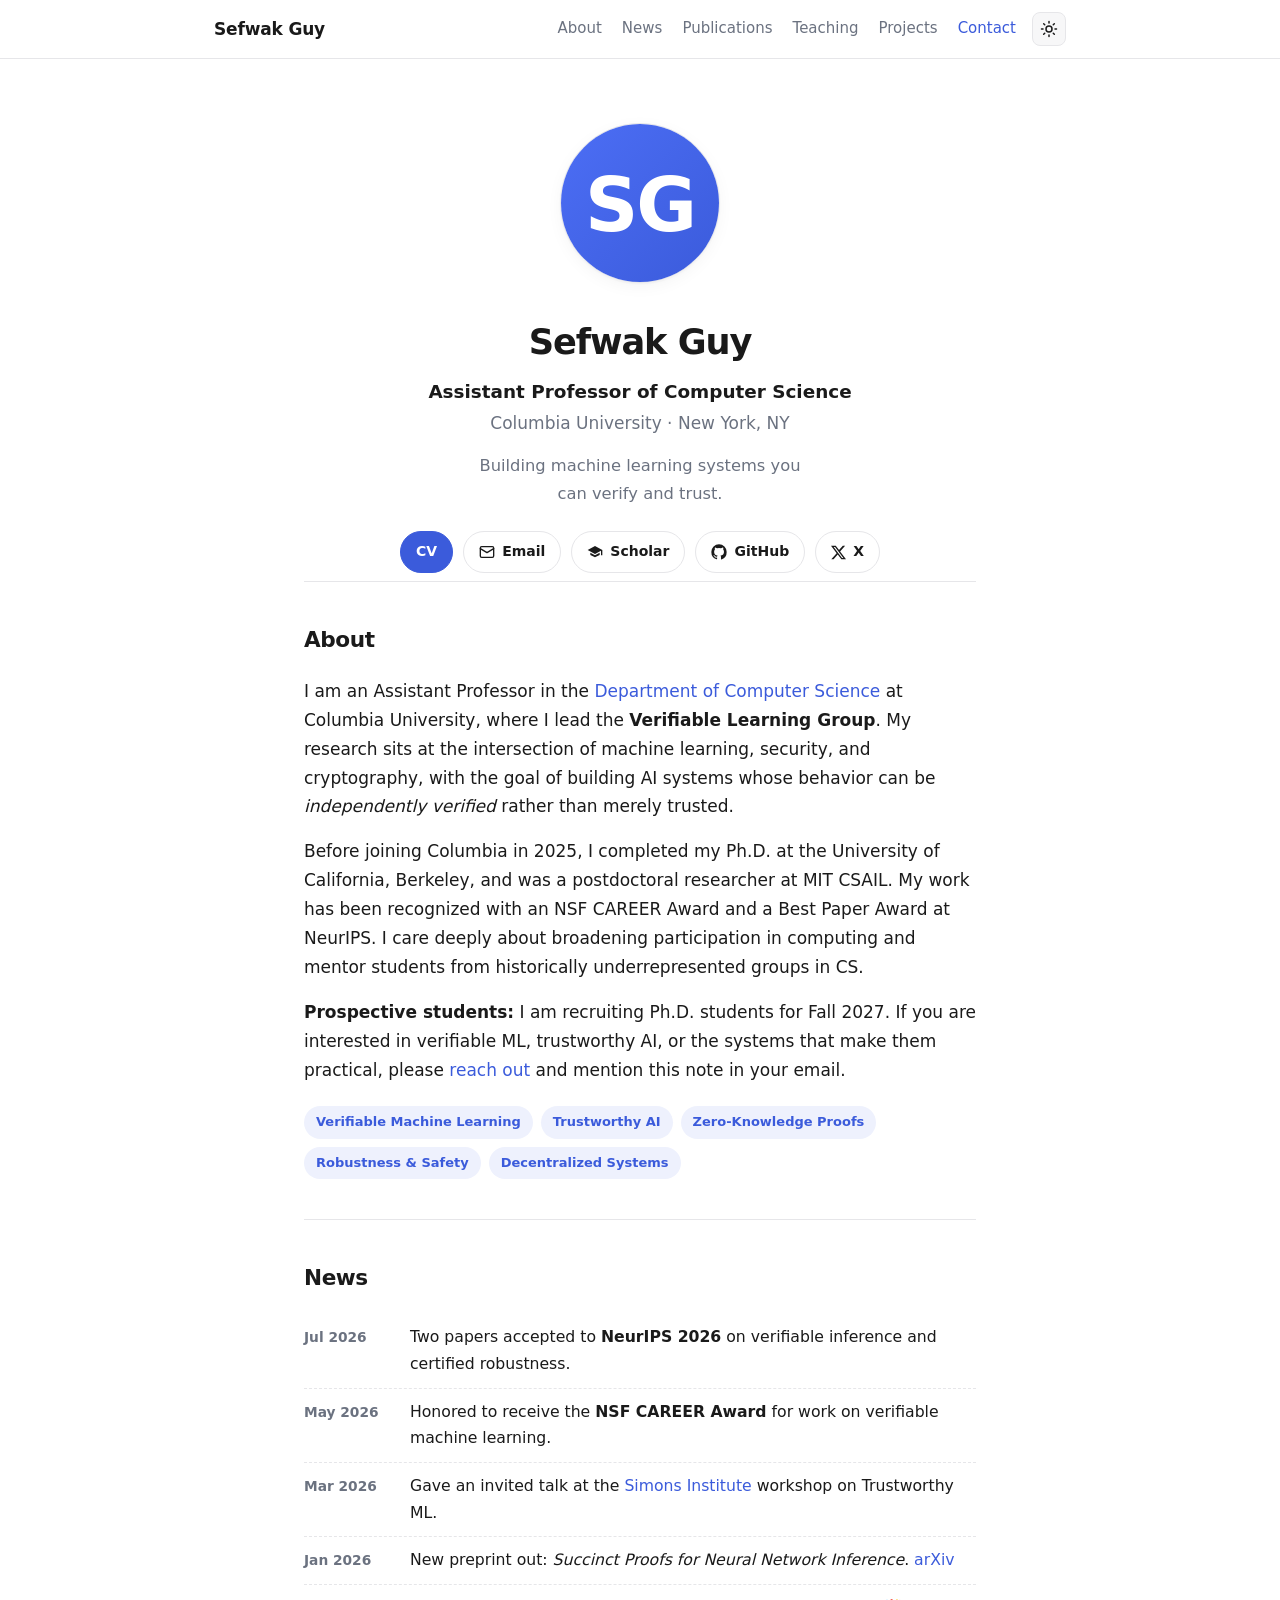
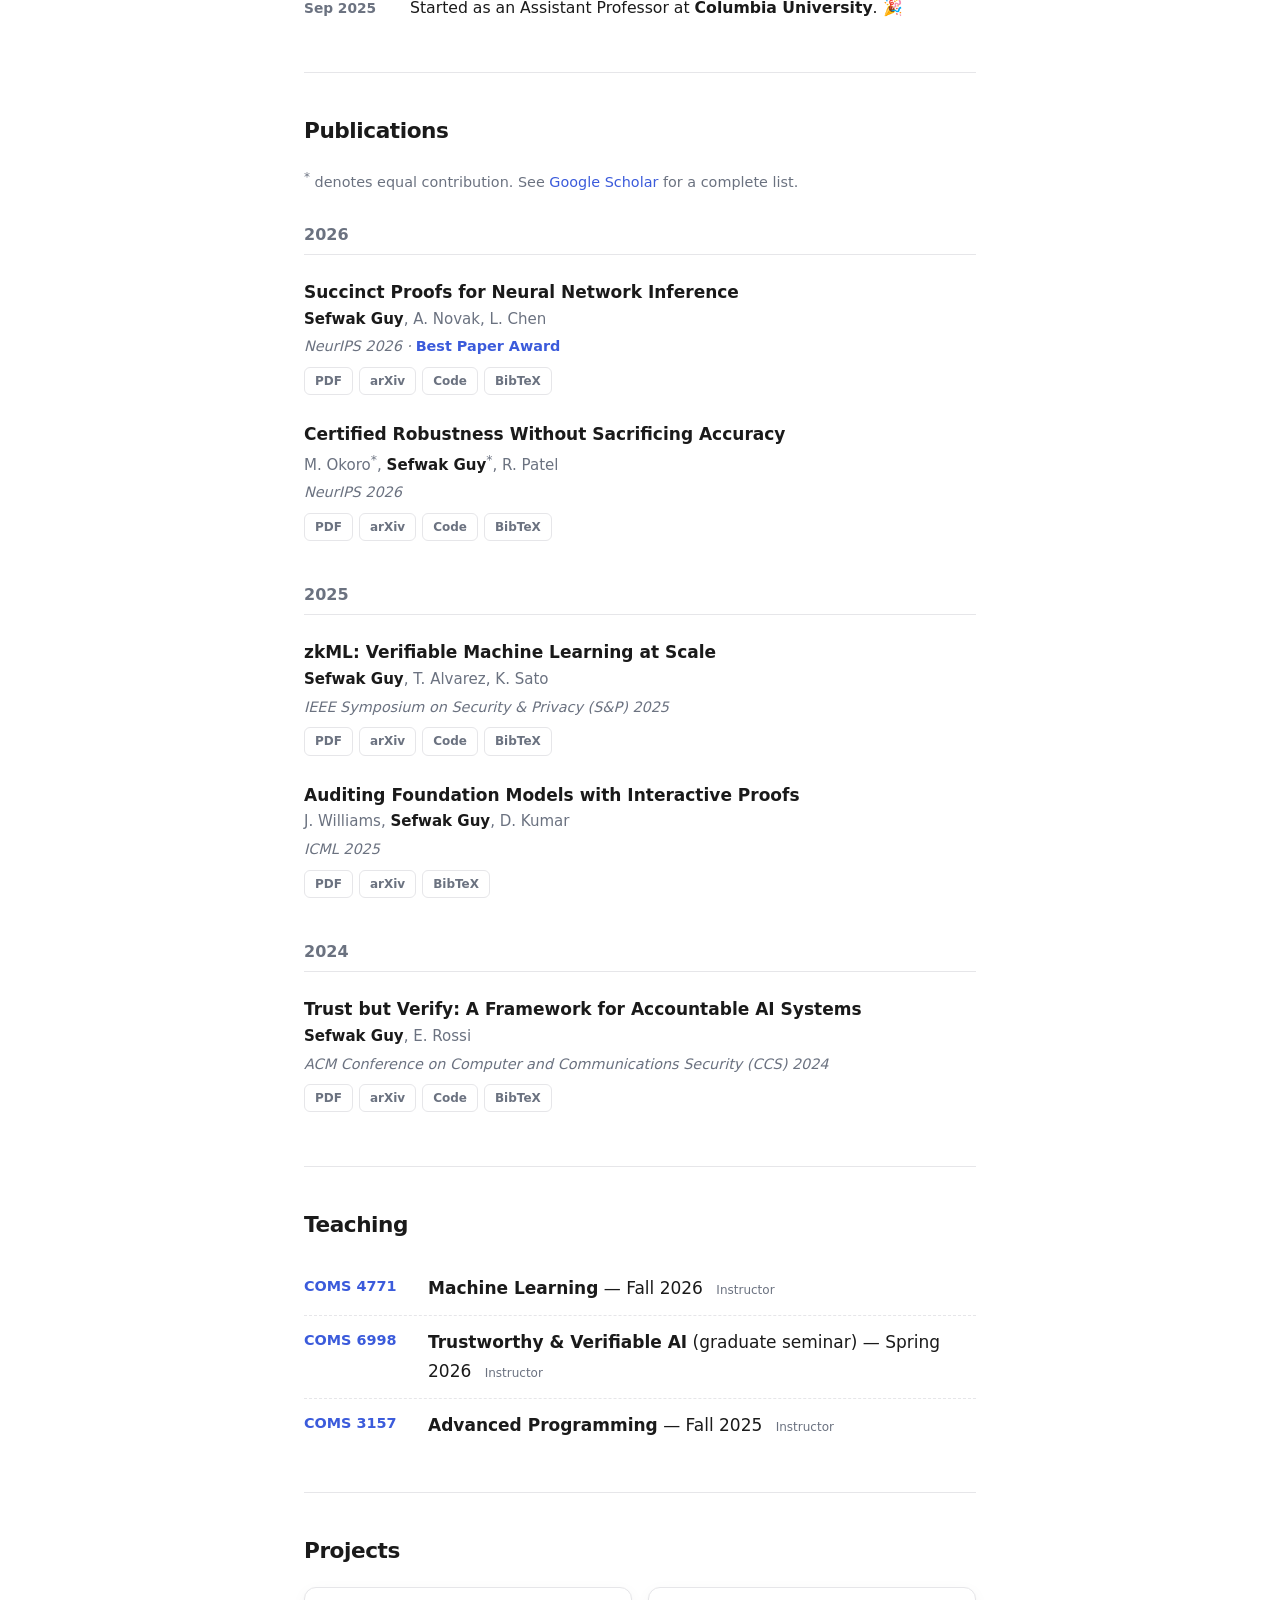
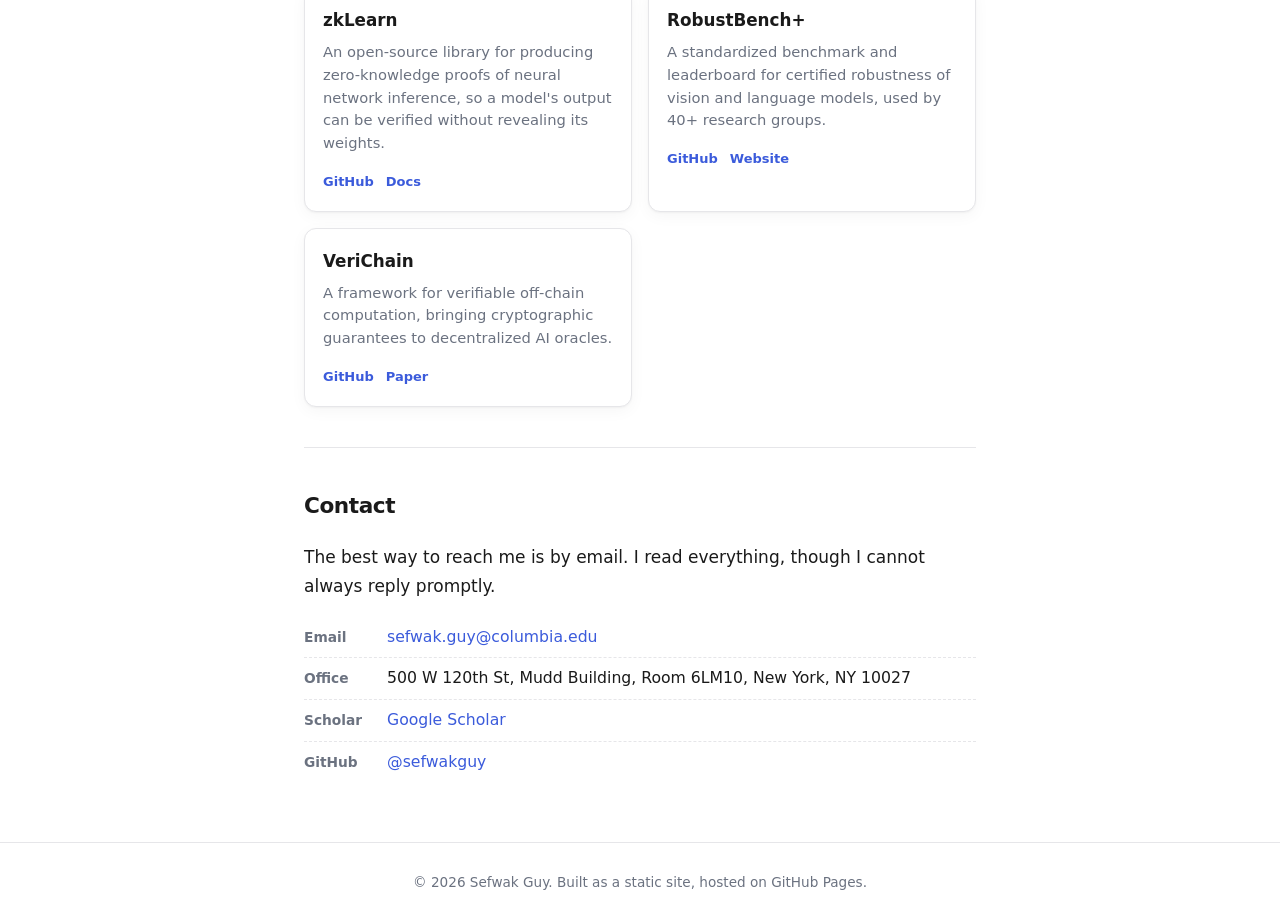
==== index.html @ d48b21ab "Add academic personal homepage (static site for GitHub Pages) Modern minimal, sans-serif single-page" ====
<!DOCTYPE html>
<html lang="en">
<head>
  <meta charset="UTF-8" />
  <meta name="viewport" content="width=device-width, initial-scale=1.0" />
  <title>Sefwak Guy — Assistant Professor of Computer Science</title>
  <meta name="description" content="Sefwak Guy is an Assistant Professor of Computer Science working on trustworthy and verifiable machine learning." />
  <meta name="author" content="Sefwak Guy" />

  <!-- Open Graph / social preview -->
  <meta property="og:type" content="website" />
  <meta property="og:title" content="Sefwak Guy — Assistant Professor of Computer Science" />
  <meta property="og:description" content="Trustworthy and verifiable machine learning." />
  <meta property="og:image" content="assets/profile.svg" />

  <link rel="icon" type="image/svg+xml" href="assets/favicon.svg" />
  <link rel="stylesheet" href="css/style.css" />
</head>
<body>
  <!-- ===================== NAV ===================== -->
  <header class="nav" id="top">
    <div class="nav__inner">
      <a class="nav__brand" href="#top">Sefwak&nbsp;Guy</a>
      <nav class="nav__links" aria-label="Primary">
        <a href="#about">About</a>
        <a href="#news">News</a>
        <a href="#publications">Publications</a>
        <a href="#teaching">Teaching</a>
        <a href="#projects">Projects</a>
        <a href="#contact">Contact</a>
      </nav>
      <button class="theme-toggle" id="themeToggle" type="button" aria-label="Toggle dark mode" title="Toggle theme">
        <svg class="icon-sun" viewBox="0 0 24 24" width="18" height="18" fill="none" stroke="currentColor" stroke-width="2" stroke-linecap="round" stroke-linejoin="round"><circle cx="12" cy="12" r="4"/><path d="M12 2v2M12 20v2M4.9 4.9l1.4 1.4M17.7 17.7l1.4 1.4M2 12h2M20 12h2M4.9 19.1l1.4-1.4M17.7 6.3l1.4-1.4"/></svg>
        <svg class="icon-moon" viewBox="0 0 24 24" width="18" height="18" fill="none" stroke="currentColor" stroke-width="2" stroke-linecap="round" stroke-linejoin="round"><path d="M21 12.8A9 9 0 1 1 11.2 3 7 7 0 0 0 21 12.8z"/></svg>
      </button>
    </div>
  </header>

  <main class="container">

    <!-- ===================== HERO ===================== -->
    <section class="hero" aria-label="Introduction">
      <img class="hero__photo" src="assets/profile.svg" alt="Portrait of Sefwak Guy" width="160" height="160" />
      <h1 class="hero__name">Sefwak Guy</h1>
      <p class="hero__title">Assistant Professor of Computer Science</p>
      <p class="hero__affil">
        <a href="#">Columbia University</a> &middot; New York, NY
      </p>
      <p class="hero__tagline">Building machine learning systems you can verify and trust.</p>

      <div class="hero__links">
        <a class="btn btn--primary" href="cv.html">CV</a>
        <a class="btn" href="mailto:sefwak.guy@columbia.edu" aria-label="Email">
          <svg viewBox="0 0 24 24" width="16" height="16" fill="none" stroke="currentColor" stroke-width="2" stroke-linecap="round" stroke-linejoin="round"><rect x="2" y="4" width="20" height="16" rx="2"/><path d="m22 7-10 6L2 7"/></svg>
          Email
        </a>
        <a class="btn" href="#" aria-label="Google Scholar">
          <svg viewBox="0 0 24 24" width="16" height="16" fill="currentColor"><path d="M12 3 1 9l11 6 9-4.91V17h2V9L12 3zM5 13.18v3.5L12 20l7-3.32v-3.5L12 17l-7-3.82z"/></svg>
          Scholar
        </a>
        <a class="btn" href="#" aria-label="GitHub">
          <svg viewBox="0 0 24 24" width="16" height="16" fill="currentColor"><path d="M12 .5A11.5 11.5 0 0 0 .5 12a11.5 11.5 0 0 0 7.86 10.94c.57.1.78-.25.78-.55v-2c-3.2.7-3.88-1.37-3.88-1.37-.53-1.34-1.3-1.7-1.3-1.7-1.06-.72.08-.71.08-.71 1.17.08 1.79 1.2 1.79 1.2 1.04 1.78 2.73 1.27 3.4.97.1-.76.4-1.27.74-1.56-2.56-.29-5.26-1.28-5.26-5.7 0-1.26.45-2.29 1.19-3.1-.12-.3-.52-1.47.11-3.05 0 0 .97-.31 3.18 1.18a11 11 0 0 1 5.8 0c2.2-1.5 3.17-1.18 3.17-1.18.63 1.58.23 2.75.11 3.05.74.81 1.19 1.84 1.19 3.1 0 4.43-2.7 5.4-5.28 5.69.41.36.78 1.06.78 2.14v3.17c0 .31.21.66.79.55A11.5 11.5 0 0 0 23.5 12 11.5 11.5 0 0 0 12 .5z"/></svg>
          GitHub
        </a>
        <a class="btn" href="#" aria-label="X / Twitter">
          <svg viewBox="0 0 24 24" width="15" height="15" fill="currentColor"><path d="M18.9 1.15h3.68l-8.04 9.19L24 22.85h-7.41l-5.8-7.58-6.64 7.58H.46l8.6-9.83L0 1.15h7.6l5.24 6.93 6.06-6.93zm-1.29 19.5h2.04L6.48 3.24H4.29L17.61 20.65z"/></svg>
          X
        </a>
      </div>
    </section>

    <!-- ===================== ABOUT ===================== -->
    <section id="about" class="section">
      <h2 class="section__title">About</h2>
      <p>
        I am an Assistant Professor in the <a href="#">Department of Computer Science</a> at Columbia
        University, where I lead the <strong>Verifiable Learning Group</strong>. My research sits at the
        intersection of machine learning, security, and cryptography, with the goal of building AI systems
        whose behavior can be <em>independently verified</em> rather than merely trusted.
      </p>
      <p>
        Before joining Columbia in 2025, I completed my Ph.D. at the University of California, Berkeley, and
        was a postdoctoral researcher at MIT CSAIL. My work has been recognized with an NSF CAREER Award and
        a Best Paper Award at NeurIPS. I care deeply about broadening participation in computing and mentor
        students from historically underrepresented groups in CS.
      </p>
      <p>
        <strong>Prospective students:</strong> I am recruiting Ph.D. students for Fall 2027. If you are
        interested in verifiable ML, trustworthy AI, or the systems that make them practical, please
        <a href="#contact">reach out</a> and mention this note in your email.
      </p>

      <ul class="tags" aria-label="Research interests">
        <li>Verifiable Machine Learning</li>
        <li>Trustworthy AI</li>
        <li>Zero-Knowledge Proofs</li>
        <li>Robustness &amp; Safety</li>
        <li>Decentralized Systems</li>
      </ul>
    </section>

    <!-- ===================== NEWS ===================== -->
    <section id="news" class="section">
      <h2 class="section__title">News</h2>
      <ul class="news">
        <li class="news__item">
          <span class="news__date">Jul 2026</span>
          <span class="news__body">Two papers accepted to <strong>NeurIPS 2026</strong> on verifiable inference and certified robustness.</span>
        </li>
        <li class="news__item">
          <span class="news__date">May 2026</span>
          <span class="news__body">Honored to receive the <strong>NSF CAREER Award</strong> for work on verifiable machine learning.</span>
        </li>
        <li class="news__item">
          <span class="news__date">Mar 2026</span>
          <span class="news__body">Gave an invited talk at the <a href="#">Simons Institute</a> workshop on Trustworthy ML.</span>
        </li>
        <li class="news__item">
          <span class="news__date">Jan 2026</span>
          <span class="news__body">New preprint out: <em>Succinct Proofs for Neural Network Inference</em>. <a href="#">arXiv</a></span>
        </li>
        <li class="news__item">
          <span class="news__date">Sep 2025</span>
          <span class="news__body">Started as an Assistant Professor at <strong>Columbia University</strong>. 🎉</span>
        </li>
      </ul>
    </section>

    <!-- ===================== PUBLICATIONS ===================== -->
    <section id="publications" class="section">
      <h2 class="section__title">Publications</h2>
      <p class="section__note">
        <sup>*</sup> denotes equal contribution. See <a href="#">Google Scholar</a> for a complete list.
      </p>

      <h3 class="year">2026</h3>
      <ol class="pubs">
        <li class="pub">
          <div class="pub__title">Succinct Proofs for Neural Network Inference</div>
          <div class="pub__authors"><strong>Sefwak Guy</strong>, A. Novak, L. Chen</div>
          <div class="pub__venue">NeurIPS 2026 &middot; <span class="pub__award">Best Paper Award</span></div>
          <div class="pub__links">
            <a href="#">PDF</a><a href="#">arXiv</a><a href="#">Code</a><a href="#">BibTeX</a>
          </div>
        </li>
        <li class="pub">
          <div class="pub__title">Certified Robustness Without Sacrificing Accuracy</div>
          <div class="pub__authors">M. Okoro<sup>*</sup>, <strong>Sefwak Guy</strong><sup>*</sup>, R. Patel</div>
          <div class="pub__venue">NeurIPS 2026</div>
          <div class="pub__links">
            <a href="#">PDF</a><a href="#">arXiv</a><a href="#">Code</a><a href="#">BibTeX</a>
          </div>
        </li>
      </ol>

      <h3 class="year">2025</h3>
      <ol class="pubs">
        <li class="pub">
          <div class="pub__title">zkML: Verifiable Machine Learning at Scale</div>
          <div class="pub__authors"><strong>Sefwak Guy</strong>, T. Alvarez, K. Sato</div>
          <div class="pub__venue">IEEE Symposium on Security &amp; Privacy (S&amp;P) 2025</div>
          <div class="pub__links">
            <a href="#">PDF</a><a href="#">arXiv</a><a href="#">Code</a><a href="#">BibTeX</a>
          </div>
        </li>
        <li class="pub">
          <div class="pub__title">Auditing Foundation Models with Interactive Proofs</div>
          <div class="pub__authors">J. Williams, <strong>Sefwak Guy</strong>, D. Kumar</div>
          <div class="pub__venue">ICML 2025</div>
          <div class="pub__links">
            <a href="#">PDF</a><a href="#">arXiv</a><a href="#">BibTeX</a>
          </div>
        </li>
      </ol>

      <h3 class="year">2024</h3>
      <ol class="pubs">
        <li class="pub">
          <div class="pub__title">Trust but Verify: A Framework for Accountable AI Systems</div>
          <div class="pub__authors"><strong>Sefwak Guy</strong>, E. Rossi</div>
          <div class="pub__venue">ACM Conference on Computer and Communications Security (CCS) 2024</div>
          <div class="pub__links">
            <a href="#">PDF</a><a href="#">arXiv</a><a href="#">Code</a><a href="#">BibTeX</a>
          </div>
        </li>
      </ol>
    </section>

    <!-- ===================== TEACHING ===================== -->
    <section id="teaching" class="section">
      <h2 class="section__title">Teaching</h2>
      <ul class="teaching">
        <li class="teaching__item">
          <span class="teaching__code">COMS 4771</span>
          <span class="teaching__body">
            <strong>Machine Learning</strong> — Fall 2026
            <span class="teaching__role">Instructor</span>
          </span>
        </li>
        <li class="teaching__item">
          <span class="teaching__code">COMS 6998</span>
          <span class="teaching__body">
            <strong>Trustworthy &amp; Verifiable AI</strong> (graduate seminar) — Spring 2026
            <span class="teaching__role">Instructor</span>
          </span>
        </li>
        <li class="teaching__item">
          <span class="teaching__code">COMS 3157</span>
          <span class="teaching__body">
            <strong>Advanced Programming</strong> — Fall 2025
            <span class="teaching__role">Instructor</span>
          </span>
        </li>
      </ul>
    </section>

    <!-- ===================== PROJECTS ===================== -->
    <section id="projects" class="section">
      <h2 class="section__title">Projects</h2>
      <div class="projects">
        <article class="project">
          <h3 class="project__name">zkLearn</h3>
          <p class="project__desc">An open-source library for producing zero-knowledge proofs of neural network inference, so a model's output can be verified without revealing its weights.</p>
          <div class="project__links"><a href="#">GitHub</a><a href="#">Docs</a></div>
        </article>
        <article class="project">
          <h3 class="project__name">RobustBench+</h3>
          <p class="project__desc">A standardized benchmark and leaderboard for certified robustness of vision and language models, used by 40+ research groups.</p>
          <div class="project__links"><a href="#">GitHub</a><a href="#">Website</a></div>
        </article>
        <article class="project">
          <h3 class="project__name">VeriChain</h3>
          <p class="project__desc">A framework for verifiable off-chain computation, bringing cryptographic guarantees to decentralized AI oracles.</p>
          <div class="project__links"><a href="#">GitHub</a><a href="#">Paper</a></div>
        </article>
      </div>
    </section>

    <!-- ===================== CONTACT ===================== -->
    <section id="contact" class="section">
      <h2 class="section__title">Contact</h2>
      <p>The best way to reach me is by email. I read everything, though I cannot always reply promptly.</p>
      <ul class="contact">
        <li><span class="contact__label">Email</span> <a href="mailto:sefwak.guy@columbia.edu">sefwak.guy@columbia.edu</a></li>
        <li><span class="contact__label">Office</span> 500 W 120th St, Mudd Building, Room 6LM10, New York, NY 10027</li>
        <li><span class="contact__label">Scholar</span> <a href="#">Google Scholar</a></li>
        <li><span class="contact__label">GitHub</span> <a href="#">@sefwakguy</a></li>
      </ul>
    </section>

  </main>

  <footer class="footer">
    <div class="container">
      <p>&copy; 2026 Sefwak Guy. Built as a static site, hosted on GitHub Pages.</p>
    </div>
  </footer>

  <script src="js/main.js"></script>
</body>
</html>
---- css/style.css ----
/* ============================================================
   Sefwak Guy — academic homepage
   Modern minimal, sans-serif. Light/dark adaptive.
   ============================================================ */

:root {
  --font-sans: system-ui, -apple-system, "Segoe UI", Roboto, "Helvetica Neue",
    Arial, "PingFang SC", "Microsoft YaHei", sans-serif;

  /* Light theme */
  --bg: #ffffff;
  --bg-soft: #f7f7f8;
  --text: #1a1a1a;
  --text-muted: #6b7280;
  --border: #e6e6e9;
  --accent: #3b5bdb;
  --accent-soft: #eef1fd;
  --card: #ffffff;
  --shadow: 0 1px 2px rgba(17, 17, 26, 0.04), 0 4px 16px rgba(17, 17, 26, 0.04);

  --maxw: 720px;
  --radius: 12px;
}

:root[data-theme="dark"] {
  --bg: #0e0f13;
  --bg-soft: #161820;
  --text: #e8e9ec;
  --text-muted: #9aa0ad;
  --border: #262a35;
  --accent: #8ea2ff;
  --accent-soft: #1b1f2e;
  --card: #14161d;
  --shadow: 0 1px 2px rgba(0, 0, 0, 0.4), 0 6px 24px rgba(0, 0, 0, 0.3);
}

/* Respect OS setting when the user has not chosen manually */
@media (prefers-color-scheme: dark) {
  :root:not([data-theme]) {
    --bg: #0e0f13;
    --bg-soft: #161820;
    --text: #e8e9ec;
    --text-muted: #9aa0ad;
    --border: #262a35;
    --accent: #8ea2ff;
    --accent-soft: #1b1f2e;
    --card: #14161d;
    --shadow: 0 1px 2px rgba(0, 0, 0, 0.4), 0 6px 24px rgba(0, 0, 0, 0.3);
  }
}

* { box-sizing: border-box; }

html { scroll-behavior: smooth; scroll-padding-top: 80px; }

body {
  margin: 0;
  font-family: var(--font-sans);
  font-size: 17px;
  line-height: 1.7;
  color: var(--text);
  background: var(--bg);
  -webkit-font-smoothing: antialiased;
  text-rendering: optimizeLegibility;
}

a { color: var(--accent); text-decoration: none; }
a:hover { text-decoration: underline; text-underline-offset: 2px; }

.container { max-width: var(--maxw); margin: 0 auto; padding: 0 24px; }

/* ---------------- NAV ---------------- */
.nav {
  position: sticky;
  top: 0;
  z-index: 50;
  background: color-mix(in srgb, var(--bg) 85%, transparent);
  backdrop-filter: saturate(180%) blur(10px);
  border-bottom: 1px solid var(--border);
}
.nav__inner {
  max-width: 900px;
  margin: 0 auto;
  padding: 12px 24px;
  display: flex;
  align-items: center;
  gap: 16px;
}
.nav__brand { font-weight: 700; color: var(--text); letter-spacing: -0.01em; }
.nav__brand:hover { text-decoration: none; }
.nav__links {
  display: flex;
  gap: 20px;
  margin-left: auto;
  flex-wrap: wrap;
}
.nav__links a {
  color: var(--text-muted);
  font-size: 15px;
  font-weight: 500;
}
.nav__links a:hover { color: var(--text); text-decoration: none; }
.nav__links a.is-active { color: var(--accent); }

.theme-toggle {
  display: inline-flex;
  align-items: center;
  justify-content: center;
  width: 34px;
  height: 34px;
  border: 1px solid var(--border);
  border-radius: 8px;
  background: var(--bg-soft);
  color: var(--text);
  cursor: pointer;
  transition: background 0.15s, border-color 0.15s;
}
.theme-toggle:hover { border-color: var(--accent); }
.icon-moon { display: none; }
:root[data-theme="dark"] .icon-sun { display: none; }
:root[data-theme="dark"] .icon-moon { display: block; }
@media (prefers-color-scheme: dark) {
  :root:not([data-theme]) .icon-sun { display: none; }
  :root:not([data-theme]) .icon-moon { display: block; }
}

/* ---------------- HERO ---------------- */
.hero {
  text-align: center;
  padding: 64px 0 8px;
}
.hero__photo {
  width: 160px;
  height: 160px;
  border-radius: 50%;
  object-fit: cover;
  border: 1px solid var(--border);
  box-shadow: var(--shadow);
}
.hero__name {
  font-size: 2.2rem;
  font-weight: 800;
  letter-spacing: -0.03em;
  margin: 20px 0 4px;
}
.hero__title { font-size: 1.15rem; font-weight: 600; margin: 0 0 2px; }
.hero__affil { color: var(--text-muted); margin: 0 0 14px; }
.hero__affil a { color: var(--text-muted); }
.hero__tagline {
  max-width: 32ch;
  margin: 0 auto 24px;
  color: var(--text-muted);
  font-size: 1.02rem;
}
.hero__links {
  display: flex;
  flex-wrap: wrap;
  justify-content: center;
  gap: 10px;
}

.btn {
  display: inline-flex;
  align-items: center;
  gap: 7px;
  padding: 8px 15px;
  border: 1px solid var(--border);
  border-radius: 999px;
  background: var(--card);
  color: var(--text);
  font-size: 14px;
  font-weight: 600;
  transition: border-color 0.15s, transform 0.05s, background 0.15s;
}
.btn:hover { border-color: var(--accent); text-decoration: none; transform: translateY(-1px); }
.btn svg { flex-shrink: 0; }
.btn--primary { background: var(--accent); color: #fff; border-color: var(--accent); }
:root[data-theme="dark"] .btn--primary { color: #0e0f13; }
.btn--primary:hover { filter: brightness(1.05); }

/* ---------------- SECTIONS ---------------- */
.section { padding: 40px 0; border-top: 1px solid var(--border); }
.section:first-of-type { border-top: none; }
.section__title {
  font-size: 1.35rem;
  font-weight: 700;
  letter-spacing: -0.02em;
  margin: 0 0 18px;
}
.section p { margin: 0 0 16px; }
.section__note { font-size: 0.9rem; color: var(--text-muted); }

/* interest tags */
.tags {
  list-style: none;
  display: flex;
  flex-wrap: wrap;
  gap: 8px;
  padding: 0;
  margin: 22px 0 0;
}
.tags li {
  font-size: 13px;
  font-weight: 600;
  color: var(--accent);
  background: var(--accent-soft);
  padding: 5px 12px;
  border-radius: 999px;
}

/* ---------------- NEWS ---------------- */
.news { list-style: none; padding: 0; margin: 0; }
.news__item {
  display: grid;
  grid-template-columns: 92px 1fr;
  gap: 14px;
  padding: 10px 0;
  border-bottom: 1px dashed var(--border);
}
.news__item:last-child { border-bottom: none; }
.news__date {
  color: var(--text-muted);
  font-size: 0.86rem;
  font-weight: 600;
  padding-top: 2px;
  font-variant-numeric: tabular-nums;
}
.news__body { font-size: 0.98rem; }

/* ---------------- PUBLICATIONS ---------------- */
.year {
  font-size: 1rem;
  font-weight: 700;
  color: var(--text-muted);
  margin: 26px 0 12px;
  padding-bottom: 6px;
  border-bottom: 1px solid var(--border);
}
.pubs { list-style: none; padding: 0; margin: 0; counter-reset: pub; }
.pub { padding: 14px 0; }
.pub__title { font-weight: 600; line-height: 1.4; }
.pub__authors { font-size: 0.94rem; color: var(--text-muted); margin-top: 2px; }
.pub__authors strong { color: var(--text); }
.pub__venue { font-size: 0.9rem; color: var(--text-muted); font-style: italic; margin-top: 2px; }
.pub__award { color: var(--accent); font-style: normal; font-weight: 600; }
.pub__links { margin-top: 8px; display: flex; flex-wrap: wrap; gap: 6px; }
.pub__links a {
  font-size: 12px;
  font-weight: 600;
  padding: 3px 10px;
  border: 1px solid var(--border);
  border-radius: 6px;
  color: var(--text-muted);
}
.pub__links a:hover { color: var(--accent); border-color: var(--accent); text-decoration: none; }

/* ---------------- TEACHING ---------------- */
.teaching { list-style: none; padding: 0; margin: 0; }
.teaching__item {
  display: grid;
  grid-template-columns: 110px 1fr;
  gap: 14px;
  padding: 12px 0;
  border-bottom: 1px dashed var(--border);
}
.teaching__item:last-child { border-bottom: none; }
.teaching__code {
  font-weight: 700;
  color: var(--accent);
  font-size: 0.9rem;
  font-variant-numeric: tabular-nums;
}
.teaching__role {
  display: inline-block;
  font-size: 12px;
  color: var(--text-muted);
  margin-left: 8px;
}

/* ---------------- PROJECTS ---------------- */
.projects {
  display: grid;
  grid-template-columns: repeat(auto-fit, minmax(220px, 1fr));
  gap: 16px;
}
.project {
  background: var(--card);
  border: 1px solid var(--border);
  border-radius: var(--radius);
  padding: 18px;
  box-shadow: var(--shadow);
  transition: transform 0.12s, border-color 0.12s;
}
.project:hover { transform: translateY(-2px); border-color: var(--accent); }
.project__name { margin: 0 0 6px; font-size: 1.05rem; font-weight: 700; }
.project__desc { margin: 0 0 12px; font-size: 0.92rem; color: var(--text-muted); line-height: 1.55; }
.project__links { display: flex; gap: 12px; }
.project__links a { font-size: 13px; font-weight: 600; }

/* ---------------- CONTACT ---------------- */
.contact { list-style: none; padding: 0; margin: 0; }
.contact li { padding: 7px 0; border-bottom: 1px dashed var(--border); font-size: 0.98rem; }
.contact li:last-child { border-bottom: none; }
.contact__label {
  display: inline-block;
  width: 78px;
  color: var(--text-muted);
  font-size: 0.86rem;
  font-weight: 600;
}

/* ---------------- FOOTER ---------------- */
.footer {
  border-top: 1px solid var(--border);
  padding: 28px 0;
  margin-top: 20px;
}
.footer p { text-align: center; color: var(--text-muted); font-size: 0.85rem; margin: 0; }

/* ---------------- RESPONSIVE ---------------- */
@media (max-width: 560px) {
  body { font-size: 16px; }
  .hero { padding-top: 44px; }
  .hero__name { font-size: 1.9rem; }
  .nav__links { gap: 14px; }
  .nav__links a { font-size: 14px; }
  .news__item, .teaching__item { grid-template-columns: 1fr; gap: 2px; }
}

/* Focus visibility for keyboard users */
a:focus-visible, .btn:focus-visible, .theme-toggle:focus-visible {
  outline: 2px solid var(--accent);
  outline-offset: 2px;
  border-radius: 6px;
}
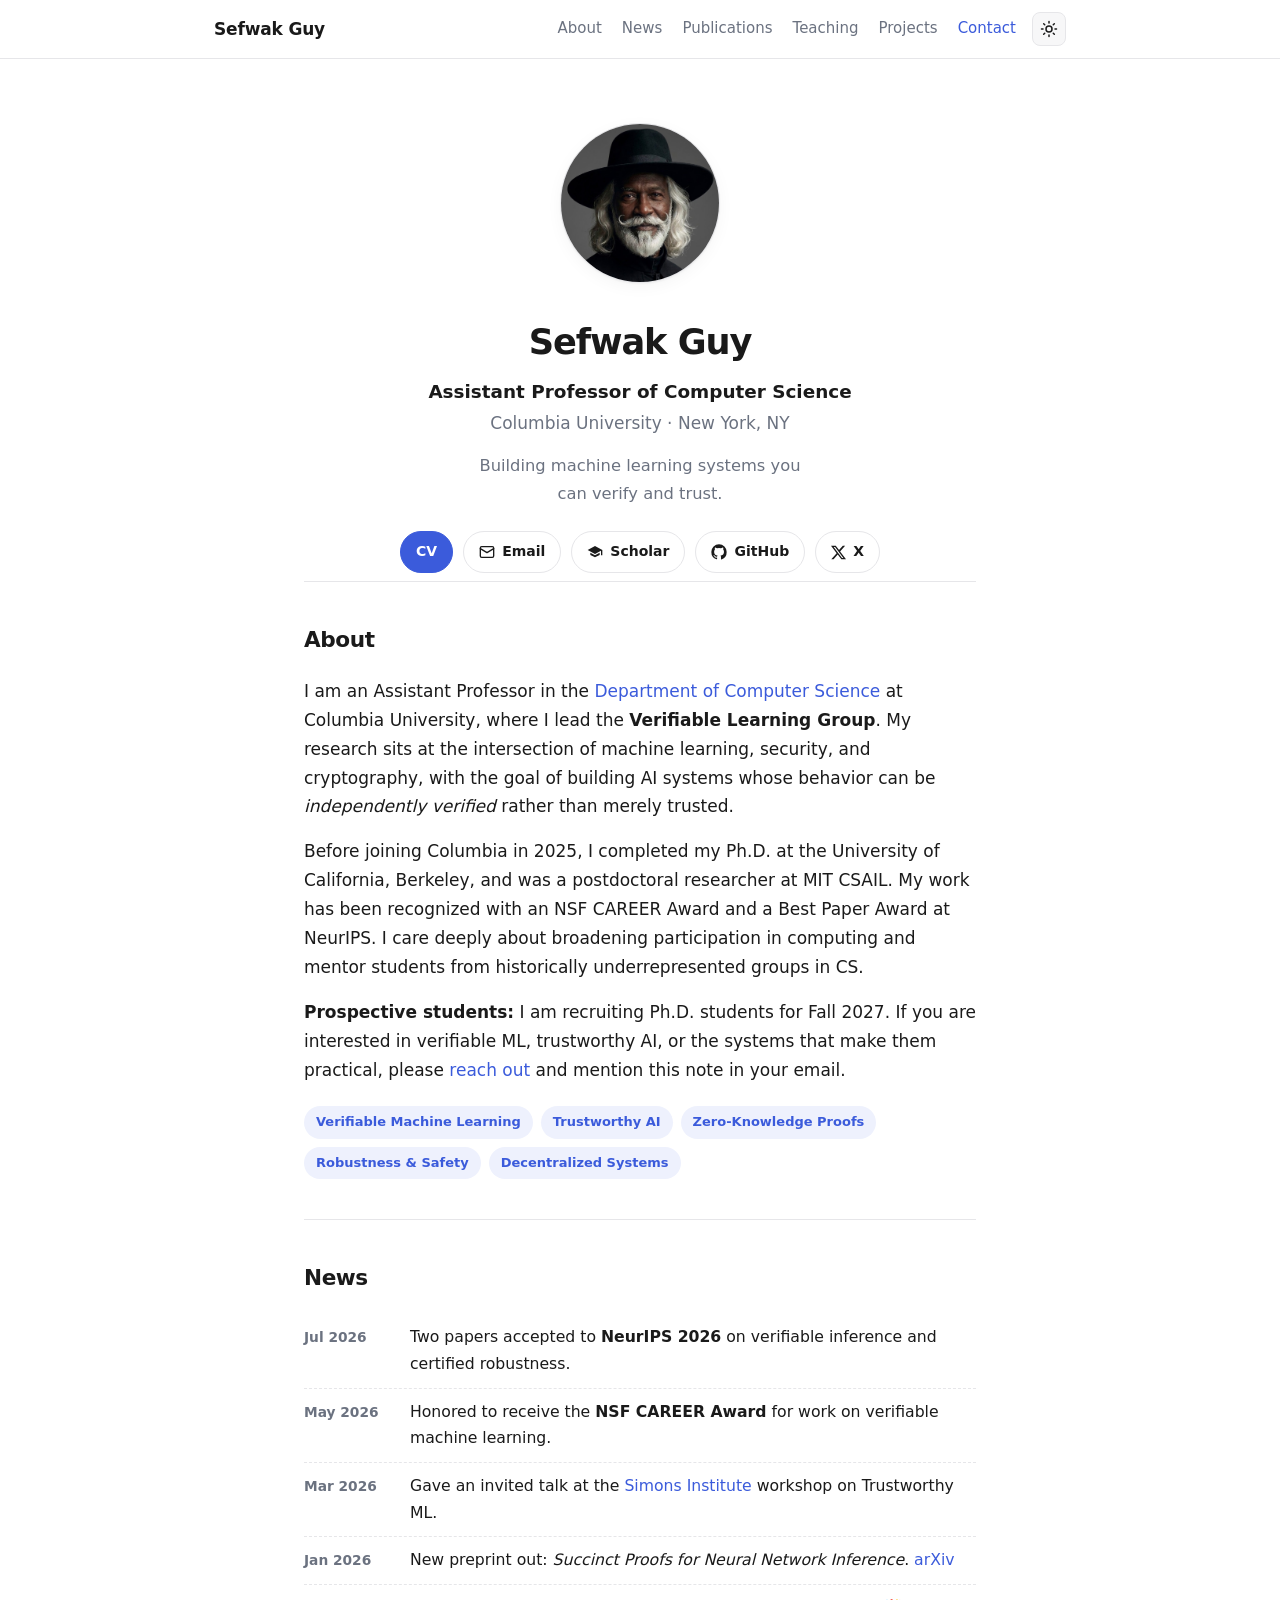
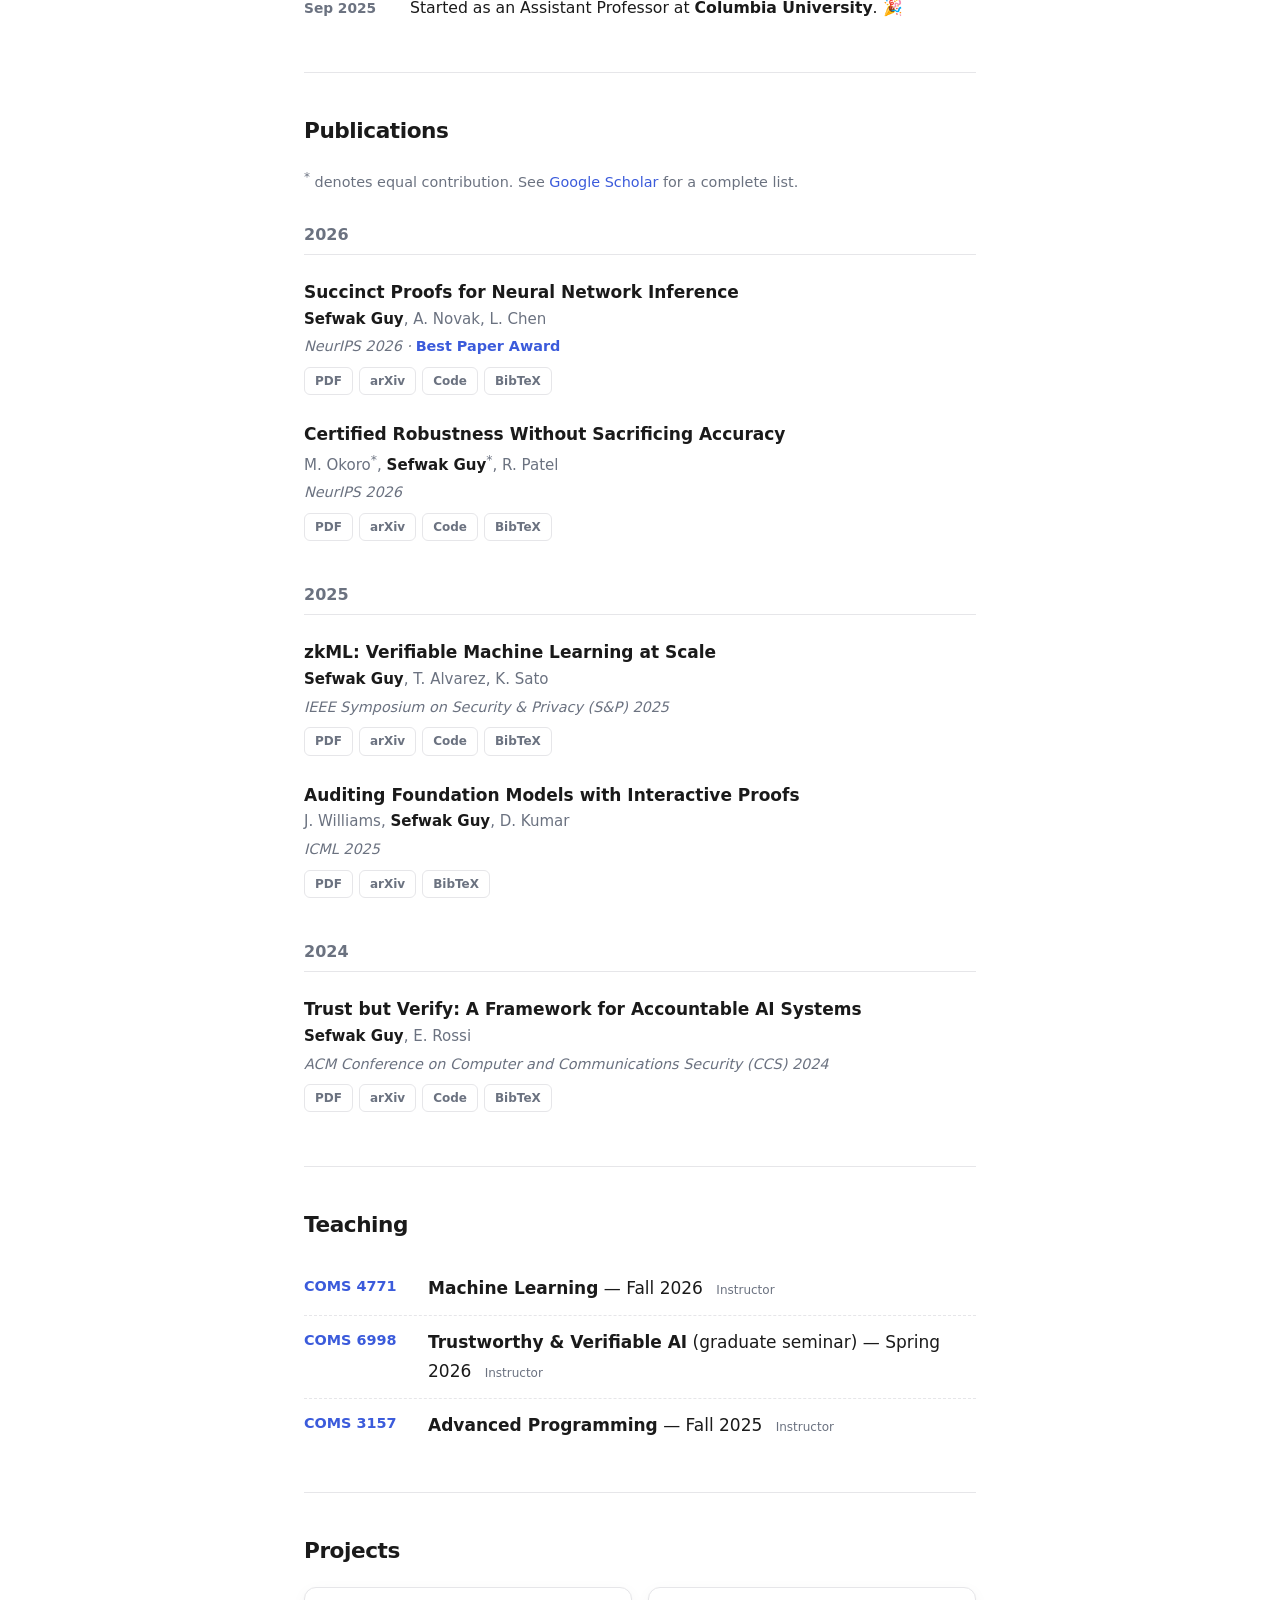
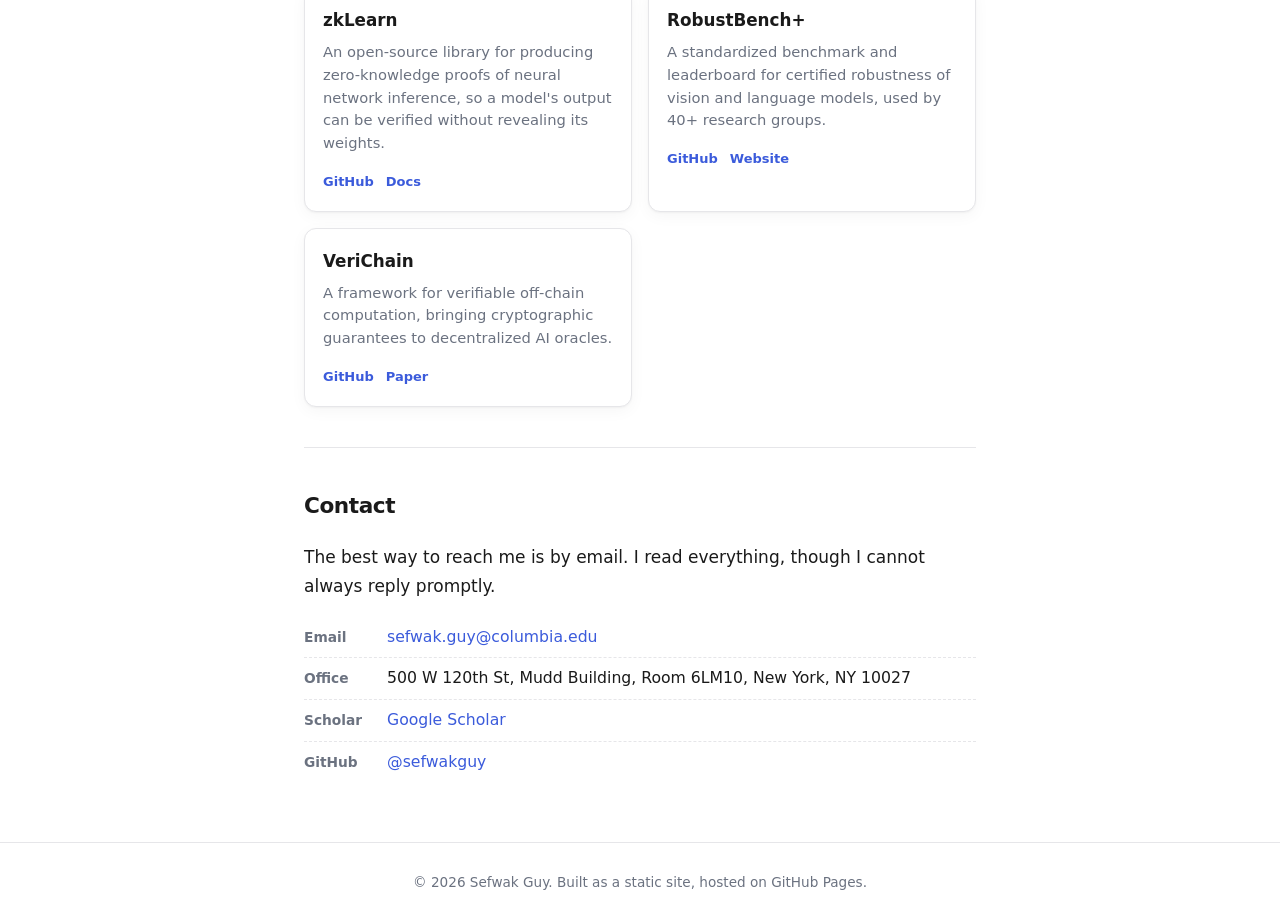
==== commit bd40e2fd: "Use real profile photo as avatar Add assets/profile.jpg and point the hero image + OG meta at it; tu" ====
--- a/index.html
+++ b/index.html
@@ -11,7 +11,7 @@
   <meta property="og:type" content="website" />
   <meta property="og:title" content="Sefwak Guy — Assistant Professor of Computer Science" />
   <meta property="og:description" content="Trustworthy and verifiable machine learning." />
-  <meta property="og:image" content="assets/profile.svg" />
+  <meta property="og:image" content="assets/profile.jpg" />
 
   <link rel="icon" type="image/svg+xml" href="assets/favicon.svg" />
   <link rel="stylesheet" href="css/style.css" />
@@ -40,7 +40,7 @@
 
     <!-- ===================== HERO ===================== -->
     <section class="hero" aria-label="Introduction">
-      <img class="hero__photo" src="assets/profile.svg" alt="Portrait of Sefwak Guy" width="160" height="160" />
+      <img class="hero__photo" src="assets/profile.jpg" alt="Portrait of Sefwak Guy" width="160" height="160" />
       <h1 class="hero__name">Sefwak Guy</h1>
       <p class="hero__title">Assistant Professor of Computer Science</p>
       <p class="hero__affil">
--- a/css/style.css
+++ b/css/style.css
@@ -134,8 +134,10 @@
   height: 160px;
   border-radius: 50%;
   object-fit: cover;
+  object-position: center top; /* keep hat crown + face in the circle */
   border: 1px solid var(--border);
   box-shadow: var(--shadow);
+  background: var(--bg-soft);
 }
 .hero__name {
   font-size: 2.2rem;
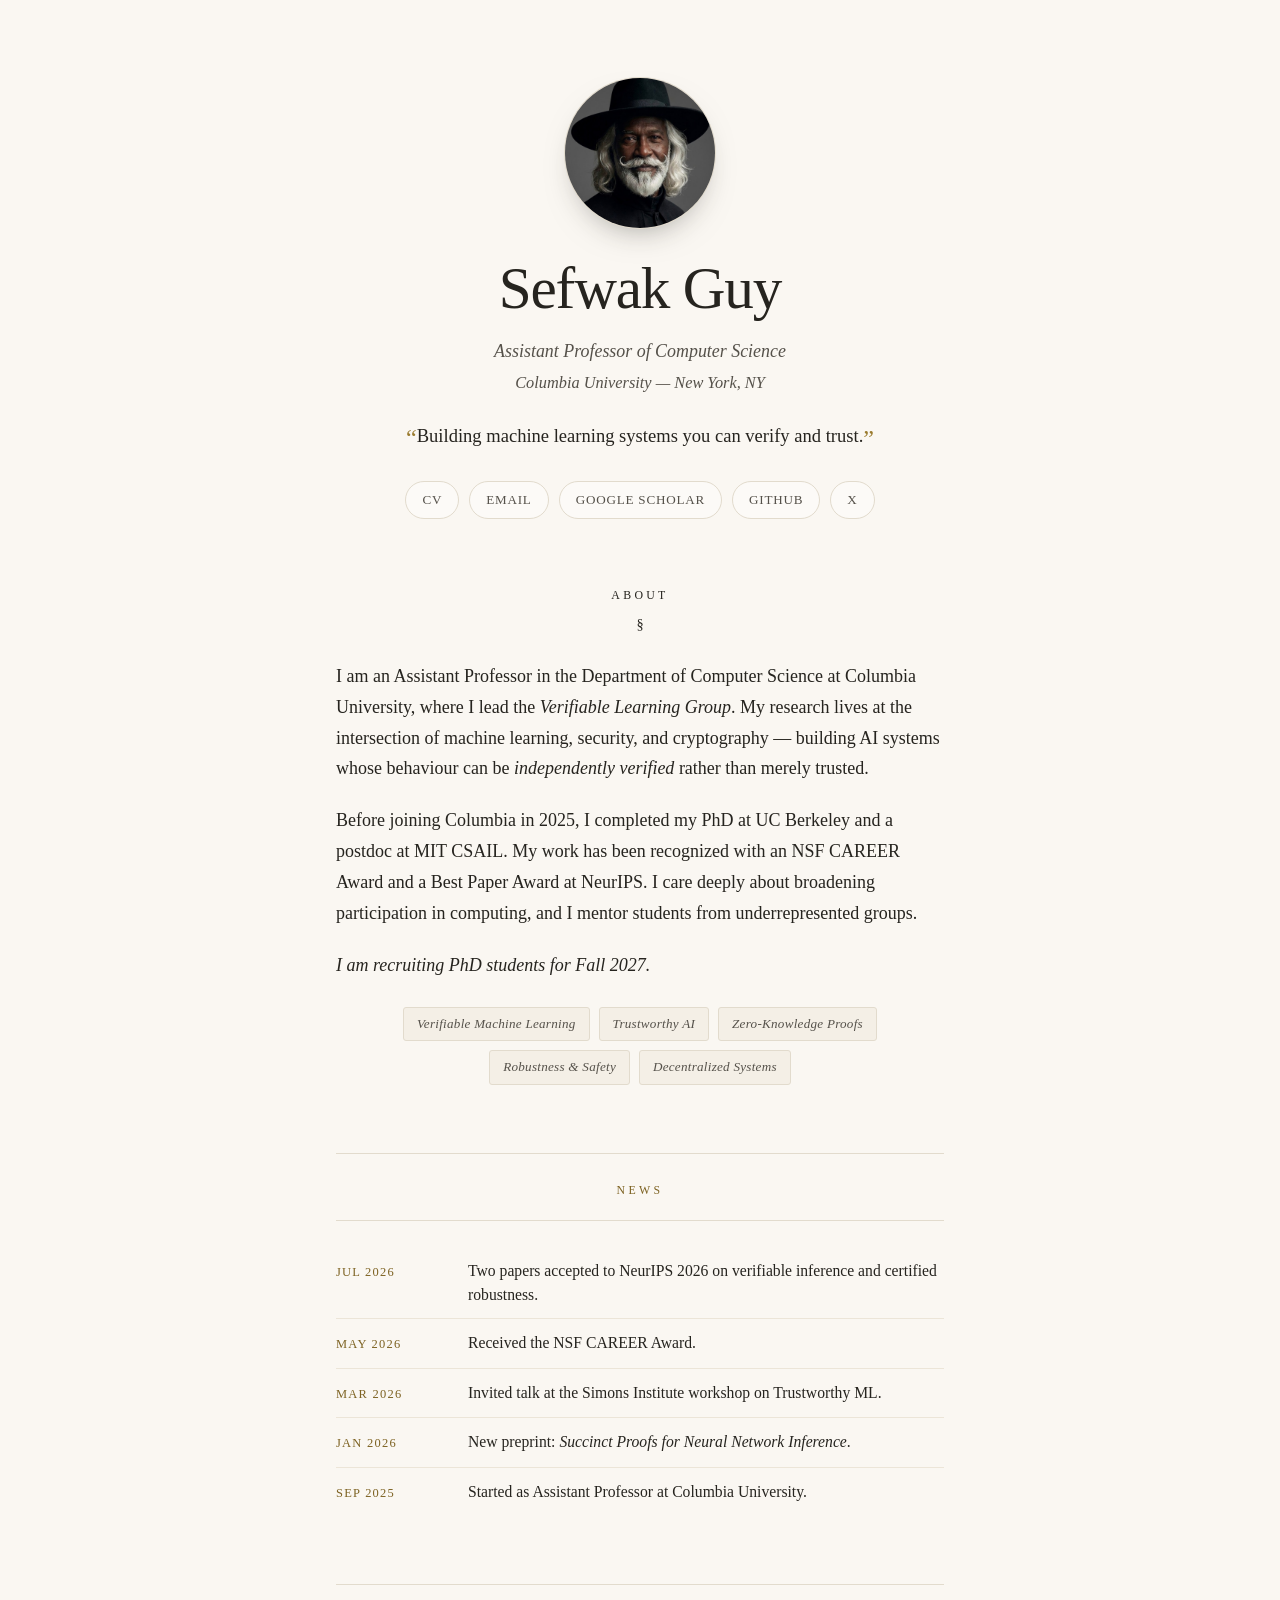
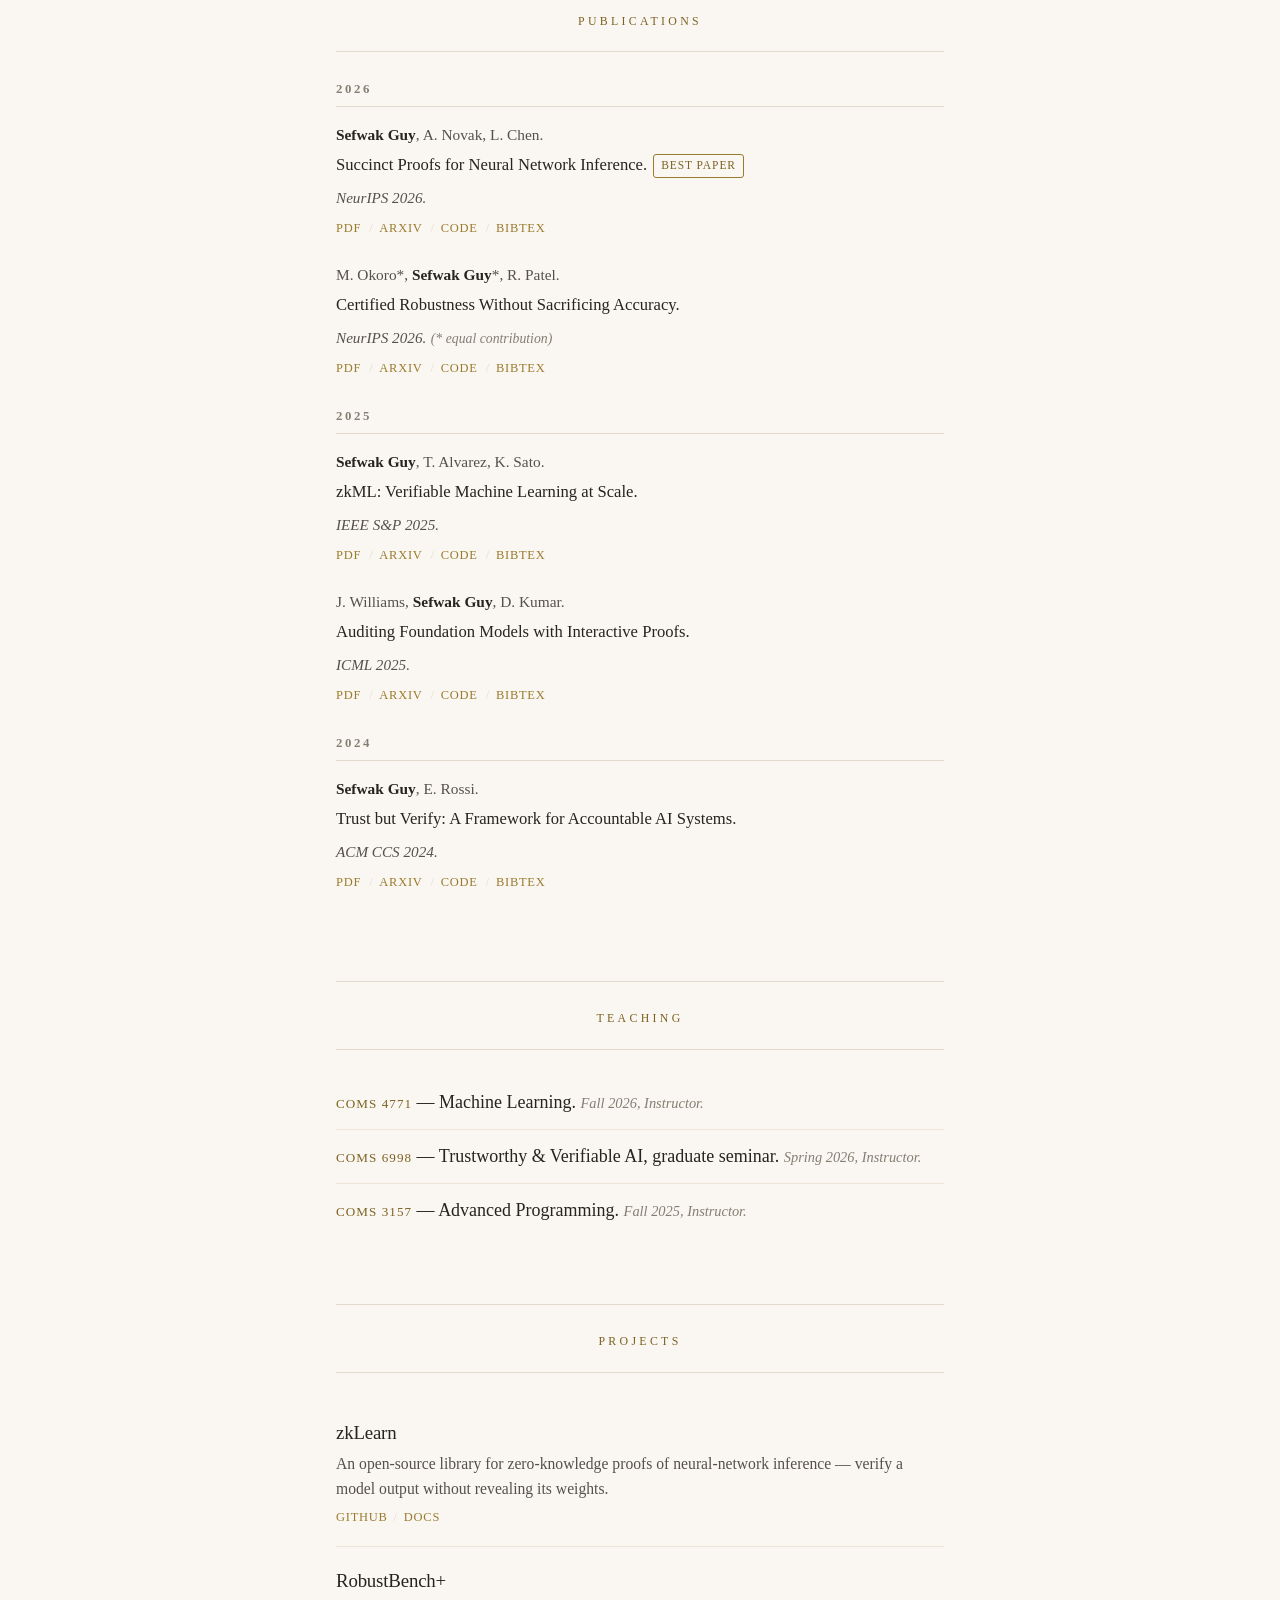
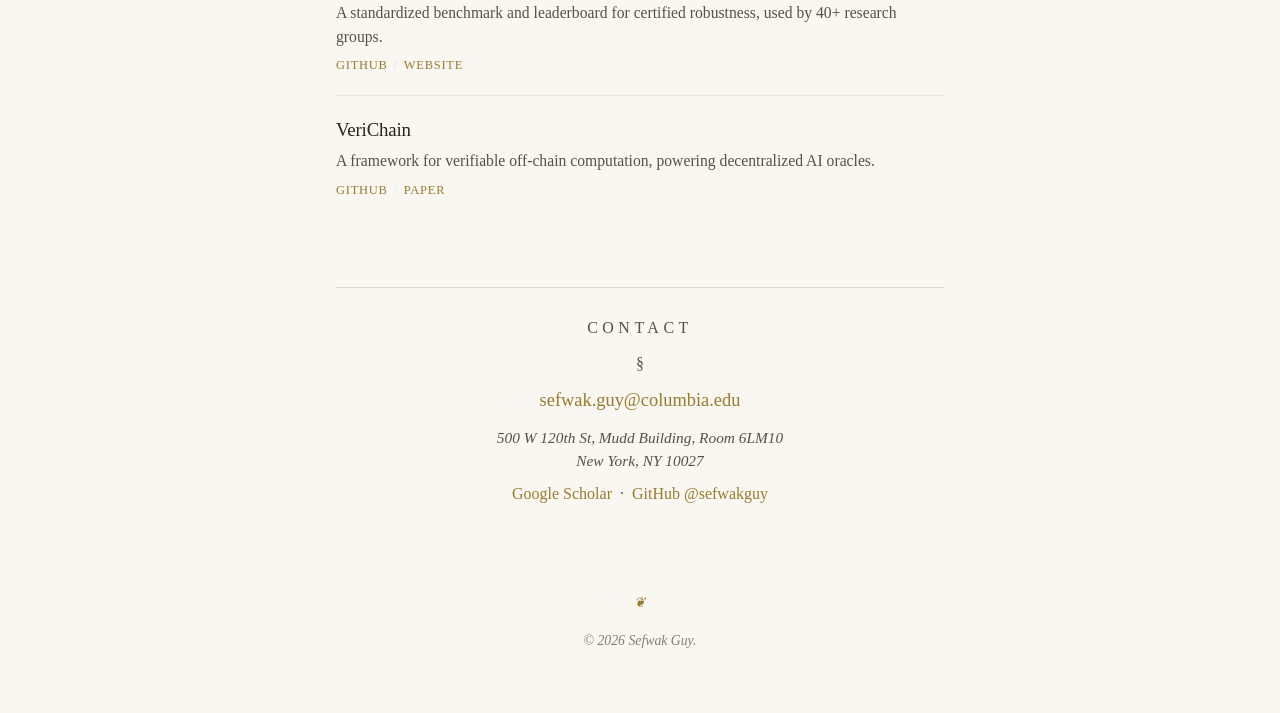
==== commit b9d3c221: "Switch homepage to editorial serif theme Replace the homepage with the self-contained editorial/lite" ====
--- a/index.html
+++ b/index.html
@@ -1,94 +1,344 @@
 <!DOCTYPE html>
 <html lang="en">
 <head>
-  <meta charset="UTF-8" />
-  <meta name="viewport" content="width=device-width, initial-scale=1.0" />
-  <title>Sefwak Guy — Assistant Professor of Computer Science</title>
-  <meta name="description" content="Sefwak Guy is an Assistant Professor of Computer Science working on trustworthy and verifiable machine learning." />
-  <meta name="author" content="Sefwak Guy" />
-
-  <!-- Open Graph / social preview -->
-  <meta property="og:type" content="website" />
-  <meta property="og:title" content="Sefwak Guy — Assistant Professor of Computer Science" />
-  <meta property="og:description" content="Trustworthy and verifiable machine learning." />
-  <meta property="og:image" content="assets/profile.jpg" />
-
-  <link rel="icon" type="image/svg+xml" href="assets/favicon.svg" />
-  <link rel="stylesheet" href="css/style.css" />
+<meta charset="UTF-8">
+<meta name="viewport" content="width=device-width, initial-scale=1.0">
+<title>Sefwak Guy — Assistant Professor of Computer Science, Columbia University</title>
+<meta name="description" content="Sefwak Guy is an Assistant Professor of Computer Science at Columbia University working on trustworthy and verifiable machine learning.">
+<meta name="author" content="Sefwak Guy">
+<meta property="og:type" content="website">
+<meta property="og:title" content="Sefwak Guy — Assistant Professor of Computer Science">
+<meta property="og:description" content="Trustworthy and verifiable machine learning.">
+<meta property="og:image" content="assets/profile.jpg">
+<link rel="icon" type="image/svg+xml" href="assets/favicon.svg">
+<style>
+  :root{
+    --paper:#faf7f2;
+    --paper-2:#f4efe6;
+    --ink:#26241f;
+    --ink-soft:#55514a;
+    --ink-faint:#847e73;
+    --gold:#9a7b2e;
+    --gold-deep:#7d6222;
+    --rule:#e2dbcd;
+    --rule-soft:#ece5d8;
+    --measure:660px;
+    --serif:Georgia,"Iowan Old Style","Times New Roman","Songti SC",serif;
+  }
+
+  *{box-sizing:border-box;}
+  html{-webkit-text-size-adjust:100%;}
+  body{
+    margin:0;
+    background:var(--paper);
+    color:var(--ink);
+    font-family:var(--serif);
+    font-size:18px;
+    line-height:1.72;
+    -webkit-font-smoothing:antialiased;
+    text-rendering:optimizeLegibility;
+    overflow-x:hidden;
+  }
+
+  ::selection{background:rgba(154,123,46,.18);}
+
+  a{color:var(--gold);text-decoration:none;transition:color .18s ease;}
+  a:hover{color:var(--gold-deep);text-decoration:underline;text-underline-offset:3px;text-decoration-thickness:.5px;}
+  a:focus-visible,button:focus-visible{
+    outline:2px solid var(--gold);
+    outline-offset:3px;
+    border-radius:2px;
+  }
+
+  .wrap{
+    max-width:var(--measure);
+    margin:0 auto;
+    padding:0 26px;
+  }
+
+  /* ---------- HERO ---------- */
+  header.hero{
+    text-align:center;
+    padding:78px 0 8px;
+  }
+  .portrait{
+    width:150px;
+    height:150px;
+    border-radius:50%;
+    object-fit:cover;
+    object-position:50% 28%;
+    margin:0 auto 30px;
+    display:block;
+    background:var(--paper-2);
+    box-shadow:0 0 0 1px var(--rule),0 14px 34px -18px rgba(38,36,31,.55);
+  }
+  h1.name{
+    font-size:clamp(2.6rem,7vw,3.7rem);
+    line-height:1.02;
+    letter-spacing:-.02em;
+    font-weight:400;
+    margin:0 0 18px;
+  }
+  .title{
+    font-size:1.12rem;
+    color:var(--ink-soft);
+    margin:0;
+    font-style:italic;
+  }
+  .affil{
+    font-size:1.02rem;
+    color:var(--ink-soft);
+    margin:2px 0 0;
+    font-style:italic;
+  }
+  .tagline{
+    max-width:30em;
+    margin:24px auto 4px;
+    font-size:1.16rem;
+    line-height:1.6;
+    color:var(--ink);
+  }
+  .tagline .q{color:var(--gold);font-size:1.3em;line-height:0;vertical-align:-.15em;}
+
+  /* ---------- link buttons ---------- */
+  nav.links{
+    display:flex;
+    flex-wrap:wrap;
+    justify-content:center;
+    gap:9px 10px;
+    margin:30px auto 0;
+  }
+  nav.links a{
+    display:inline-block;
+    padding:7px 16px;
+    border:1px solid var(--rule);
+    border-radius:999px;
+    color:var(--ink-soft);
+    font-size:.82rem;
+    letter-spacing:.06em;
+    text-transform:uppercase;
+    background:rgba(255,255,255,.35);
+    transition:all .18s ease;
+  }
+  nav.links a:hover{
+    color:var(--gold-deep);
+    border-color:var(--gold);
+    text-decoration:none;
+    background:rgba(154,123,46,.06);
+  }
+
+  /* ---------- section scaffolding ---------- */
+  main{padding:14px 0 20px;}
+  section{padding:44px 0 4px;}
+  .label{
+    text-align:center;
+    font-size:.74rem;
+    letter-spacing:.28em;
+    text-transform:uppercase;
+    color:var(--gold-deep);
+    margin:0 0 6px;
+    font-family:var(--serif);
+  }
+  .rule{
+    width:100%;
+    height:1px;
+    background:var(--rule);
+    border:0;
+    margin:20px 0 26px;
+  }
+  .flourish{
+    text-align:center;
+    color:var(--gold);
+    letter-spacing:.5em;
+    font-size:.9rem;
+    margin:0 0 24px;
+    padding-left:.5em;
+  }
+
+  p{margin:0 0 1.15em;}
+  .about p{color:var(--ink);}
+  .about p:last-child{margin-bottom:0;}
+  .recruit{
+    font-style:italic;
+    color:var(--gold-deep);
+  }
+
+  /* ---------- interest tags ---------- */
+  .tags{
+    list-style:none;
+    padding:0;
+    margin:26px 0 0;
+    display:flex;
+    flex-wrap:wrap;
+    justify-content:center;
+    gap:9px 9px;
+  }
+  .tags li{
+    font-size:.82rem;
+    letter-spacing:.02em;
+    color:var(--ink-soft);
+    padding:5px 13px;
+    border:1px solid var(--rule);
+    border-radius:3px;
+    background:var(--paper-2);
+    font-style:italic;
+  }
+
+  /* ---------- news ---------- */
+  .news{list-style:none;margin:0;padding:0;}
+  .news li{
+    display:grid;
+    grid-template-columns:112px 1fr;
+    gap:6px 20px;
+    padding:12px 0;
+    border-bottom:1px solid var(--rule-soft);
+    align-items:baseline;
+  }
+  .news li:last-child{border-bottom:0;}
+  .news .date{
+    font-size:.78rem;
+    letter-spacing:.1em;
+    text-transform:uppercase;
+    color:var(--gold-deep);
+    white-space:nowrap;
+  }
+  .news .item{color:var(--ink);font-size:.98rem;line-height:1.5;}
+
+  /* ---------- publications ---------- */
+  .year{
+    font-size:.8rem;
+    letter-spacing:.2em;
+    color:var(--ink-faint);
+    text-transform:uppercase;
+    margin:26px 0 12px;
+    padding-bottom:6px;
+    border-bottom:1px solid var(--rule);
+  }
+  .pub{margin:0 0 20px;}
+  .pub .authors{color:var(--ink-soft);font-size:.96rem;}
+  .pub .authors b{color:var(--ink);font-weight:700;}
+  .pub .ptitle{
+    display:block;
+    color:var(--ink);
+    font-size:1.04rem;
+    margin:1px 0 2px;
+  }
+  .pub .venue{color:var(--ink-soft);font-style:italic;font-size:.95rem;}
+  .pub .award{
+    display:inline-block;
+    margin-left:6px;
+    font-style:normal;
+    font-size:.72rem;
+    letter-spacing:.08em;
+    text-transform:uppercase;
+    color:var(--gold-deep);
+    border:1px solid var(--gold);
+    border-radius:3px;
+    padding:1px 7px;
+    vertical-align:1px;
+  }
+  .pub .note{color:var(--ink-faint);font-style:italic;font-size:.86rem;}
+  .pub .plinks{
+    margin-top:5px;
+    font-size:.78rem;
+    letter-spacing:.06em;
+    text-transform:uppercase;
+    color:var(--ink-faint);
+  }
+  .pub .plinks a{margin-right:2px;}
+  .pub .plinks .sep{color:var(--rule);margin:0 6px;}
+
+  /* ---------- teaching ---------- */
+  .teach{list-style:none;margin:0;padding:0;}
+  .teach li{
+    padding:11px 0;
+    border-bottom:1px solid var(--rule-soft);
+  }
+  .teach li:last-child{border-bottom:0;}
+  .teach .code{color:var(--gold-deep);font-size:.82rem;letter-spacing:.08em;}
+  .teach .cname{color:var(--ink);}
+  .teach .term{color:var(--ink-faint);font-style:italic;font-size:.9rem;}
+
+  /* ---------- projects ---------- */
+  .project{
+    padding:18px 0;
+    border-bottom:1px solid var(--rule-soft);
+  }
+  .project:last-child{border-bottom:0;}
+  .project h3{
+    margin:0 0 3px;
+    font-weight:400;
+    font-size:1.18rem;
+    color:var(--ink);
+    letter-spacing:-.01em;
+  }
+  .project p{margin:0 0 6px;color:var(--ink-soft);font-size:.98rem;line-height:1.55;}
+  .project .plinks{
+    font-size:.78rem;
+    letter-spacing:.06em;
+    text-transform:uppercase;
+    color:var(--ink-faint);
+  }
+  .project .plinks .sep{color:var(--rule);margin:0 6px;}
+
+  /* ---------- contact ---------- */
+  .contact{text-align:center;}
+  .contact p{color:var(--ink-soft);margin:0 0 .5em;font-size:1rem;}
+  .contact .big{
+    font-size:1.15rem;
+    color:var(--ink);
+  }
+  .contact .addr{font-style:italic;font-size:.96rem;line-height:1.5;}
+
+  /* ---------- footer ---------- */
+  footer{
+    text-align:center;
+    padding:52px 0 60px;
+    color:var(--ink-faint);
+    font-size:.86rem;
+    font-style:italic;
+  }
+  footer .mark{color:var(--gold);letter-spacing:.4em;display:block;margin-bottom:14px;padding-left:.4em;}
+
+  @media (max-width:560px){
+    body{font-size:17px;}
+    header.hero{padding:54px 0 4px;}
+    .wrap{padding:0 20px;}
+    nav.links a{padding:6px 13px;font-size:.78rem;}
+    .news li{grid-template-columns:1fr;gap:1px 0;}
+    .news .date{font-size:.72rem;}
+  }
+</style>
 </head>
 <body>
-  <!-- ===================== NAV ===================== -->
-  <header class="nav" id="top">
-    <div class="nav__inner">
-      <a class="nav__brand" href="#top">Sefwak&nbsp;Guy</a>
-      <nav class="nav__links" aria-label="Primary">
-        <a href="#about">About</a>
-        <a href="#news">News</a>
-        <a href="#publications">Publications</a>
-        <a href="#teaching">Teaching</a>
-        <a href="#projects">Projects</a>
-        <a href="#contact">Contact</a>
-      </nav>
-      <button class="theme-toggle" id="themeToggle" type="button" aria-label="Toggle dark mode" title="Toggle theme">
-        <svg class="icon-sun" viewBox="0 0 24 24" width="18" height="18" fill="none" stroke="currentColor" stroke-width="2" stroke-linecap="round" stroke-linejoin="round"><circle cx="12" cy="12" r="4"/><path d="M12 2v2M12 20v2M4.9 4.9l1.4 1.4M17.7 17.7l1.4 1.4M2 12h2M20 12h2M4.9 19.1l1.4-1.4M17.7 6.3l1.4-1.4"/></svg>
-        <svg class="icon-moon" viewBox="0 0 24 24" width="18" height="18" fill="none" stroke="currentColor" stroke-width="2" stroke-linecap="round" stroke-linejoin="round"><path d="M21 12.8A9 9 0 1 1 11.2 3 7 7 0 0 0 21 12.8z"/></svg>
-      </button>
-    </div>
+
+<div class="wrap">
+
+  <header class="hero">
+    <img class="portrait" src="assets/profile.jpg"
+         alt="Studio portrait of Sefwak Guy, an older Black man wearing a black wide-brim hat, with long white wavy hair and a white handlebar moustache and beard, in dark clothing against a grey backdrop.">
+    <h1 class="name">Sefwak&nbsp;Guy</h1>
+    <p class="title">Assistant Professor of Computer Science</p>
+    <p class="affil">Columbia University — New York, NY</p>
+    <p class="tagline"><span class="q">&ldquo;</span>Building machine learning systems you can verify and trust.<span class="q">&rdquo;</span></p>
+
+    <nav class="links" aria-label="Profile links">
+      <a href="cv.html">CV</a>
+      <a href="mailto:sefwak.guy@columbia.edu">Email</a>
+      <a href="#">Google Scholar</a>
+      <a href="#">GitHub</a>
+      <a href="#">X</a>
+    </nav>
   </header>
 
-  <main class="container">
-
-    <!-- ===================== HERO ===================== -->
-    <section class="hero" aria-label="Introduction">
-      <img class="hero__photo" src="assets/profile.jpg" alt="Portrait of Sefwak Guy" width="160" height="160" />
-      <h1 class="hero__name">Sefwak Guy</h1>
-      <p class="hero__title">Assistant Professor of Computer Science</p>
-      <p class="hero__affil">
-        <a href="#">Columbia University</a> &middot; New York, NY
-      </p>
-      <p class="hero__tagline">Building machine learning systems you can verify and trust.</p>
-
-      <div class="hero__links">
-        <a class="btn btn--primary" href="cv.html">CV</a>
-        <a class="btn" href="mailto:sefwak.guy@columbia.edu" aria-label="Email">
-          <svg viewBox="0 0 24 24" width="16" height="16" fill="none" stroke="currentColor" stroke-width="2" stroke-linecap="round" stroke-linejoin="round"><rect x="2" y="4" width="20" height="16" rx="2"/><path d="m22 7-10 6L2 7"/></svg>
-          Email
-        </a>
-        <a class="btn" href="#" aria-label="Google Scholar">
-          <svg viewBox="0 0 24 24" width="16" height="16" fill="currentColor"><path d="M12 3 1 9l11 6 9-4.91V17h2V9L12 3zM5 13.18v3.5L12 20l7-3.32v-3.5L12 17l-7-3.82z"/></svg>
-          Scholar
-        </a>
-        <a class="btn" href="#" aria-label="GitHub">
-          <svg viewBox="0 0 24 24" width="16" height="16" fill="currentColor"><path d="M12 .5A11.5 11.5 0 0 0 .5 12a11.5 11.5 0 0 0 7.86 10.94c.57.1.78-.25.78-.55v-2c-3.2.7-3.88-1.37-3.88-1.37-.53-1.34-1.3-1.7-1.3-1.7-1.06-.72.08-.71.08-.71 1.17.08 1.79 1.2 1.79 1.2 1.04 1.78 2.73 1.27 3.4.97.1-.76.4-1.27.74-1.56-2.56-.29-5.26-1.28-5.26-5.7 0-1.26.45-2.29 1.19-3.1-.12-.3-.52-1.47.11-3.05 0 0 .97-.31 3.18 1.18a11 11 0 0 1 5.8 0c2.2-1.5 3.17-1.18 3.17-1.18.63 1.58.23 2.75.11 3.05.74.81 1.19 1.84 1.19 3.1 0 4.43-2.7 5.4-5.28 5.69.41.36.78 1.06.78 2.14v3.17c0 .31.21.66.79.55A11.5 11.5 0 0 0 23.5 12 11.5 11.5 0 0 0 12 .5z"/></svg>
-          GitHub
-        </a>
-        <a class="btn" href="#" aria-label="X / Twitter">
-          <svg viewBox="0 0 24 24" width="15" height="15" fill="currentColor"><path d="M18.9 1.15h3.68l-8.04 9.19L24 22.85h-7.41l-5.8-7.58-6.64 7.58H.46l8.6-9.83L0 1.15h7.6l5.24 6.93 6.06-6.93zm-1.29 19.5h2.04L6.48 3.24H4.29L17.61 20.65z"/></svg>
-          X
-        </a>
-      </div>
-    </section>
-
-    <!-- ===================== ABOUT ===================== -->
-    <section id="about" class="section">
-      <h2 class="section__title">About</h2>
-      <p>
-        I am an Assistant Professor in the <a href="#">Department of Computer Science</a> at Columbia
-        University, where I lead the <strong>Verifiable Learning Group</strong>. My research sits at the
-        intersection of machine learning, security, and cryptography, with the goal of building AI systems
-        whose behavior can be <em>independently verified</em> rather than merely trusted.
-      </p>
-      <p>
-        Before joining Columbia in 2025, I completed my Ph.D. at the University of California, Berkeley, and
-        was a postdoctoral researcher at MIT CSAIL. My work has been recognized with an NSF CAREER Award and
-        a Best Paper Award at NeurIPS. I care deeply about broadening participation in computing and mentor
-        students from historically underrepresented groups in CS.
-      </p>
-      <p>
-        <strong>Prospective students:</strong> I am recruiting Ph.D. students for Fall 2027. If you are
-        interested in verifiable ML, trustworthy AI, or the systems that make them practical, please
-        <a href="#contact">reach out</a> and mention this note in your email.
-      </p>
+  <main>
+
+    <section id="about" class="about" aria-labelledby="about-label">
+      <p class="label" id="about-label">About</p>
+      <p class="flourish">&sect;</p>
+      <p>I am an Assistant Professor in the Department of Computer Science at Columbia University, where I lead the <em>Verifiable Learning Group</em>. My research lives at the intersection of machine learning, security, and cryptography — building AI systems whose behaviour can be <em>independently verified</em> rather than merely trusted.</p>
+      <p>Before joining Columbia in 2025, I completed my PhD at UC Berkeley and a postdoc at MIT CSAIL. My work has been recognized with an NSF CAREER Award and a Best Paper Award at NeurIPS. I care deeply about broadening participation in computing, and I mentor students from underrepresented groups.</p>
+      <p class="recruit">I am recruiting PhD students for Fall 2027.</p>
 
       <ul class="tags" aria-label="Research interests">
         <li>Verifiable Machine Learning</li>
@@ -99,163 +349,118 @@
       </ul>
     </section>
 
-    <!-- ===================== NEWS ===================== -->
-    <section id="news" class="section">
-      <h2 class="section__title">News</h2>
+    <section id="news" aria-labelledby="news-label">
+      <hr class="rule">
+      <p class="label" id="news-label">News</p>
+      <hr class="rule">
       <ul class="news">
-        <li class="news__item">
-          <span class="news__date">Jul 2026</span>
-          <span class="news__body">Two papers accepted to <strong>NeurIPS 2026</strong> on verifiable inference and certified robustness.</span>
-        </li>
-        <li class="news__item">
-          <span class="news__date">May 2026</span>
-          <span class="news__body">Honored to receive the <strong>NSF CAREER Award</strong> for work on verifiable machine learning.</span>
-        </li>
-        <li class="news__item">
-          <span class="news__date">Mar 2026</span>
-          <span class="news__body">Gave an invited talk at the <a href="#">Simons Institute</a> workshop on Trustworthy ML.</span>
-        </li>
-        <li class="news__item">
-          <span class="news__date">Jan 2026</span>
-          <span class="news__body">New preprint out: <em>Succinct Proofs for Neural Network Inference</em>. <a href="#">arXiv</a></span>
-        </li>
-        <li class="news__item">
-          <span class="news__date">Sep 2025</span>
-          <span class="news__body">Started as an Assistant Professor at <strong>Columbia University</strong>. 🎉</span>
-        </li>
+        <li><span class="date">Jul 2026</span><span class="item">Two papers accepted to NeurIPS 2026 on verifiable inference and certified robustness.</span></li>
+        <li><span class="date">May 2026</span><span class="item">Received the NSF CAREER Award.</span></li>
+        <li><span class="date">Mar 2026</span><span class="item">Invited talk at the Simons Institute workshop on Trustworthy ML.</span></li>
+        <li><span class="date">Jan 2026</span><span class="item">New preprint: <em>Succinct Proofs for Neural Network Inference</em>.</span></li>
+        <li><span class="date">Sep 2025</span><span class="item">Started as Assistant Professor at Columbia University.</span></li>
       </ul>
     </section>
 
-    <!-- ===================== PUBLICATIONS ===================== -->
-    <section id="publications" class="section">
-      <h2 class="section__title">Publications</h2>
-      <p class="section__note">
-        <sup>*</sup> denotes equal contribution. See <a href="#">Google Scholar</a> for a complete list.
-      </p>
-
-      <h3 class="year">2026</h3>
-      <ol class="pubs">
-        <li class="pub">
-          <div class="pub__title">Succinct Proofs for Neural Network Inference</div>
-          <div class="pub__authors"><strong>Sefwak Guy</strong>, A. Novak, L. Chen</div>
-          <div class="pub__venue">NeurIPS 2026 &middot; <span class="pub__award">Best Paper Award</span></div>
-          <div class="pub__links">
-            <a href="#">PDF</a><a href="#">arXiv</a><a href="#">Code</a><a href="#">BibTeX</a>
-          </div>
-        </li>
-        <li class="pub">
-          <div class="pub__title">Certified Robustness Without Sacrificing Accuracy</div>
-          <div class="pub__authors">M. Okoro<sup>*</sup>, <strong>Sefwak Guy</strong><sup>*</sup>, R. Patel</div>
-          <div class="pub__venue">NeurIPS 2026</div>
-          <div class="pub__links">
-            <a href="#">PDF</a><a href="#">arXiv</a><a href="#">Code</a><a href="#">BibTeX</a>
-          </div>
-        </li>
-      </ol>
-
-      <h3 class="year">2025</h3>
-      <ol class="pubs">
-        <li class="pub">
-          <div class="pub__title">zkML: Verifiable Machine Learning at Scale</div>
-          <div class="pub__authors"><strong>Sefwak Guy</strong>, T. Alvarez, K. Sato</div>
-          <div class="pub__venue">IEEE Symposium on Security &amp; Privacy (S&amp;P) 2025</div>
-          <div class="pub__links">
-            <a href="#">PDF</a><a href="#">arXiv</a><a href="#">Code</a><a href="#">BibTeX</a>
-          </div>
-        </li>
-        <li class="pub">
-          <div class="pub__title">Auditing Foundation Models with Interactive Proofs</div>
-          <div class="pub__authors">J. Williams, <strong>Sefwak Guy</strong>, D. Kumar</div>
-          <div class="pub__venue">ICML 2025</div>
-          <div class="pub__links">
-            <a href="#">PDF</a><a href="#">arXiv</a><a href="#">BibTeX</a>
-          </div>
-        </li>
-      </ol>
-
-      <h3 class="year">2024</h3>
-      <ol class="pubs">
-        <li class="pub">
-          <div class="pub__title">Trust but Verify: A Framework for Accountable AI Systems</div>
-          <div class="pub__authors"><strong>Sefwak Guy</strong>, E. Rossi</div>
-          <div class="pub__venue">ACM Conference on Computer and Communications Security (CCS) 2024</div>
-          <div class="pub__links">
-            <a href="#">PDF</a><a href="#">arXiv</a><a href="#">Code</a><a href="#">BibTeX</a>
-          </div>
-        </li>
-      </ol>
-    </section>
-
-    <!-- ===================== TEACHING ===================== -->
-    <section id="teaching" class="section">
-      <h2 class="section__title">Teaching</h2>
-      <ul class="teaching">
-        <li class="teaching__item">
-          <span class="teaching__code">COMS 4771</span>
-          <span class="teaching__body">
-            <strong>Machine Learning</strong> — Fall 2026
-            <span class="teaching__role">Instructor</span>
-          </span>
-        </li>
-        <li class="teaching__item">
-          <span class="teaching__code">COMS 6998</span>
-          <span class="teaching__body">
-            <strong>Trustworthy &amp; Verifiable AI</strong> (graduate seminar) — Spring 2026
-            <span class="teaching__role">Instructor</span>
-          </span>
-        </li>
-        <li class="teaching__item">
-          <span class="teaching__code">COMS 3157</span>
-          <span class="teaching__body">
-            <strong>Advanced Programming</strong> — Fall 2025
-            <span class="teaching__role">Instructor</span>
-          </span>
-        </li>
+    <section id="publications" aria-labelledby="pubs-label">
+      <hr class="rule">
+      <p class="label" id="pubs-label">Publications</p>
+      <hr class="rule">
+
+      <h2 class="year">2026</h2>
+
+      <div class="pub">
+        <span class="authors"><b>Sefwak Guy</b>, A. Novak, L. Chen.</span>
+        <span class="ptitle">Succinct Proofs for Neural Network Inference.<span class="award">Best Paper</span></span>
+        <span class="venue">NeurIPS 2026.</span>
+        <div class="plinks"><a href="#">PDF</a><span class="sep">/</span><a href="#">arXiv</a><span class="sep">/</span><a href="#">Code</a><span class="sep">/</span><a href="#">BibTeX</a></div>
+      </div>
+
+      <div class="pub">
+        <span class="authors">M. Okoro*, <b>Sefwak Guy</b>*, R. Patel.</span>
+        <span class="ptitle">Certified Robustness Without Sacrificing Accuracy.</span>
+        <span class="venue">NeurIPS 2026.</span> <span class="note">(* equal contribution)</span>
+        <div class="plinks"><a href="#">PDF</a><span class="sep">/</span><a href="#">arXiv</a><span class="sep">/</span><a href="#">Code</a><span class="sep">/</span><a href="#">BibTeX</a></div>
+      </div>
+
+      <h2 class="year">2025</h2>
+
+      <div class="pub">
+        <span class="authors"><b>Sefwak Guy</b>, T. Alvarez, K. Sato.</span>
+        <span class="ptitle">zkML: Verifiable Machine Learning at Scale.</span>
+        <span class="venue">IEEE S&amp;P 2025.</span>
+        <div class="plinks"><a href="#">PDF</a><span class="sep">/</span><a href="#">arXiv</a><span class="sep">/</span><a href="#">Code</a><span class="sep">/</span><a href="#">BibTeX</a></div>
+      </div>
+
+      <div class="pub">
+        <span class="authors">J. Williams, <b>Sefwak Guy</b>, D. Kumar.</span>
+        <span class="ptitle">Auditing Foundation Models with Interactive Proofs.</span>
+        <span class="venue">ICML 2025.</span>
+        <div class="plinks"><a href="#">PDF</a><span class="sep">/</span><a href="#">arXiv</a><span class="sep">/</span><a href="#">Code</a><span class="sep">/</span><a href="#">BibTeX</a></div>
+      </div>
+
+      <h2 class="year">2024</h2>
+
+      <div class="pub">
+        <span class="authors"><b>Sefwak Guy</b>, E. Rossi.</span>
+        <span class="ptitle">Trust but Verify: A Framework for Accountable AI Systems.</span>
+        <span class="venue">ACM CCS 2024.</span>
+        <div class="plinks"><a href="#">PDF</a><span class="sep">/</span><a href="#">arXiv</a><span class="sep">/</span><a href="#">Code</a><span class="sep">/</span><a href="#">BibTeX</a></div>
+      </div>
+    </section>
+
+    <section id="teaching" aria-labelledby="teach-label">
+      <hr class="rule">
+      <p class="label" id="teach-label">Teaching</p>
+      <hr class="rule">
+      <ul class="teach">
+        <li><span class="code">COMS 4771</span> — <span class="cname">Machine Learning</span>. <span class="term">Fall 2026, Instructor.</span></li>
+        <li><span class="code">COMS 6998</span> — <span class="cname">Trustworthy &amp; Verifiable AI</span>, graduate seminar. <span class="term">Spring 2026, Instructor.</span></li>
+        <li><span class="code">COMS 3157</span> — <span class="cname">Advanced Programming</span>. <span class="term">Fall 2025, Instructor.</span></li>
       </ul>
     </section>
 
-    <!-- ===================== PROJECTS ===================== -->
-    <section id="projects" class="section">
-      <h2 class="section__title">Projects</h2>
-      <div class="projects">
-        <article class="project">
-          <h3 class="project__name">zkLearn</h3>
-          <p class="project__desc">An open-source library for producing zero-knowledge proofs of neural network inference, so a model's output can be verified without revealing its weights.</p>
-          <div class="project__links"><a href="#">GitHub</a><a href="#">Docs</a></div>
-        </article>
-        <article class="project">
-          <h3 class="project__name">RobustBench+</h3>
-          <p class="project__desc">A standardized benchmark and leaderboard for certified robustness of vision and language models, used by 40+ research groups.</p>
-          <div class="project__links"><a href="#">GitHub</a><a href="#">Website</a></div>
-        </article>
-        <article class="project">
-          <h3 class="project__name">VeriChain</h3>
-          <p class="project__desc">A framework for verifiable off-chain computation, bringing cryptographic guarantees to decentralized AI oracles.</p>
-          <div class="project__links"><a href="#">GitHub</a><a href="#">Paper</a></div>
-        </article>
-      </div>
-    </section>
-
-    <!-- ===================== CONTACT ===================== -->
-    <section id="contact" class="section">
-      <h2 class="section__title">Contact</h2>
-      <p>The best way to reach me is by email. I read everything, though I cannot always reply promptly.</p>
-      <ul class="contact">
-        <li><span class="contact__label">Email</span> <a href="mailto:sefwak.guy@columbia.edu">sefwak.guy@columbia.edu</a></li>
-        <li><span class="contact__label">Office</span> 500 W 120th St, Mudd Building, Room 6LM10, New York, NY 10027</li>
-        <li><span class="contact__label">Scholar</span> <a href="#">Google Scholar</a></li>
-        <li><span class="contact__label">GitHub</span> <a href="#">@sefwakguy</a></li>
-      </ul>
+    <section id="projects" aria-labelledby="proj-label">
+      <hr class="rule">
+      <p class="label" id="proj-label">Projects</p>
+      <hr class="rule">
+
+      <div class="project">
+        <h3>zkLearn</h3>
+        <p>An open-source library for zero-knowledge proofs of neural-network inference — verify a model output without revealing its weights.</p>
+        <div class="plinks"><a href="#">GitHub</a><span class="sep">/</span><a href="#">Docs</a></div>
+      </div>
+
+      <div class="project">
+        <h3>RobustBench+</h3>
+        <p>A standardized benchmark and leaderboard for certified robustness, used by 40+ research groups.</p>
+        <div class="plinks"><a href="#">GitHub</a><span class="sep">/</span><a href="#">Website</a></div>
+      </div>
+
+      <div class="project">
+        <h3>VeriChain</h3>
+        <p>A framework for verifiable off-chain computation, powering decentralized AI oracles.</p>
+        <div class="plinks"><a href="#">GitHub</a><span class="sep">/</span><a href="#">Paper</a></div>
+      </div>
+    </section>
+
+    <section id="contact" class="contact" aria-labelledby="contact-label">
+      <hr class="rule">
+      <p class="label" id="contact-label">Contact</p>
+      <p class="flourish">&sect;</p>
+      <p class="big"><a href="mailto:sefwak.guy@columbia.edu">sefwak.guy@columbia.edu</a></p>
+      <p class="addr">500 W 120th St, Mudd Building, Room 6LM10<br>New York, NY 10027</p>
+      <p><a href="#">Google Scholar</a> &nbsp;·&nbsp; <a href="#">GitHub @sefwakguy</a></p>
     </section>
 
   </main>
 
-  <footer class="footer">
-    <div class="container">
-      <p>&copy; 2026 Sefwak Guy. Built as a static site, hosted on GitHub Pages.</p>
-    </div>
+  <footer>
+    <span class="mark">&#10086;</span>
+    &copy; 2026 Sefwak Guy.
   </footer>
 
-  <script src="js/main.js"></script>
+</div>
+
 </body>
 </html>
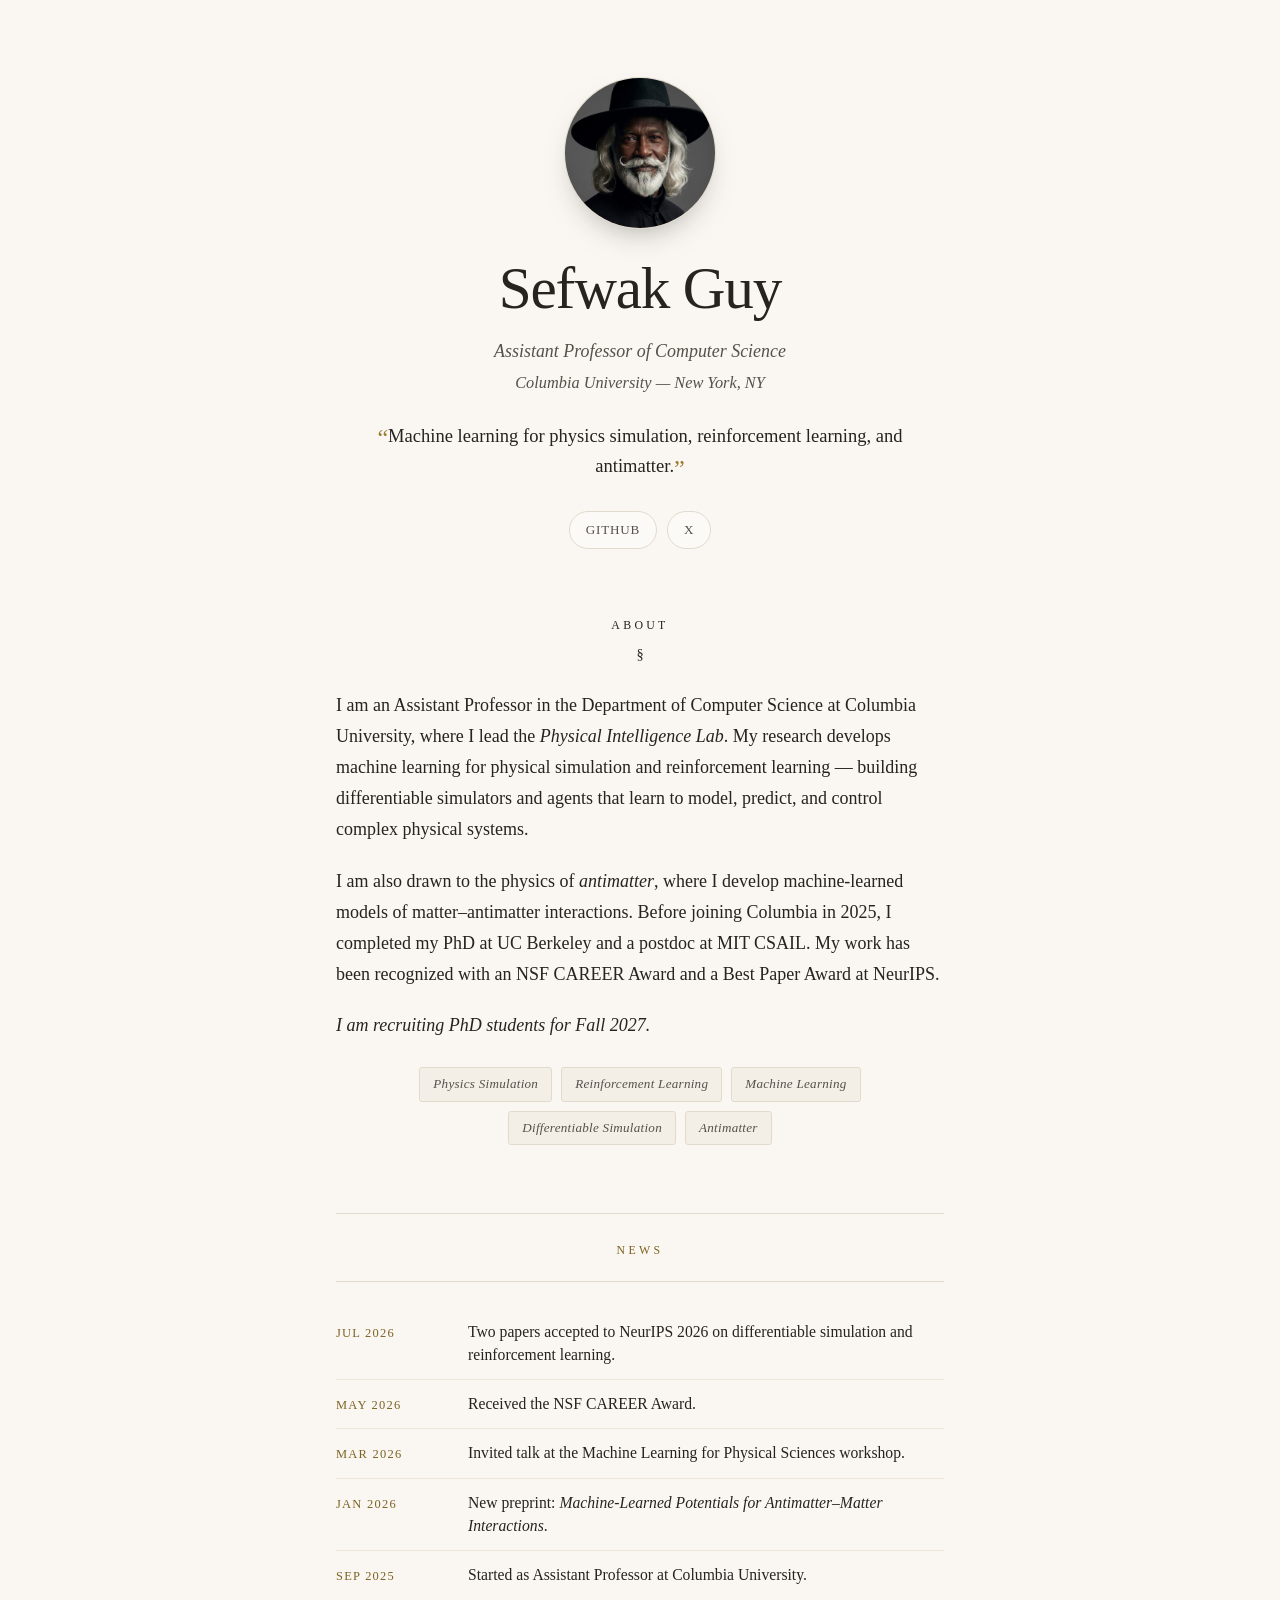
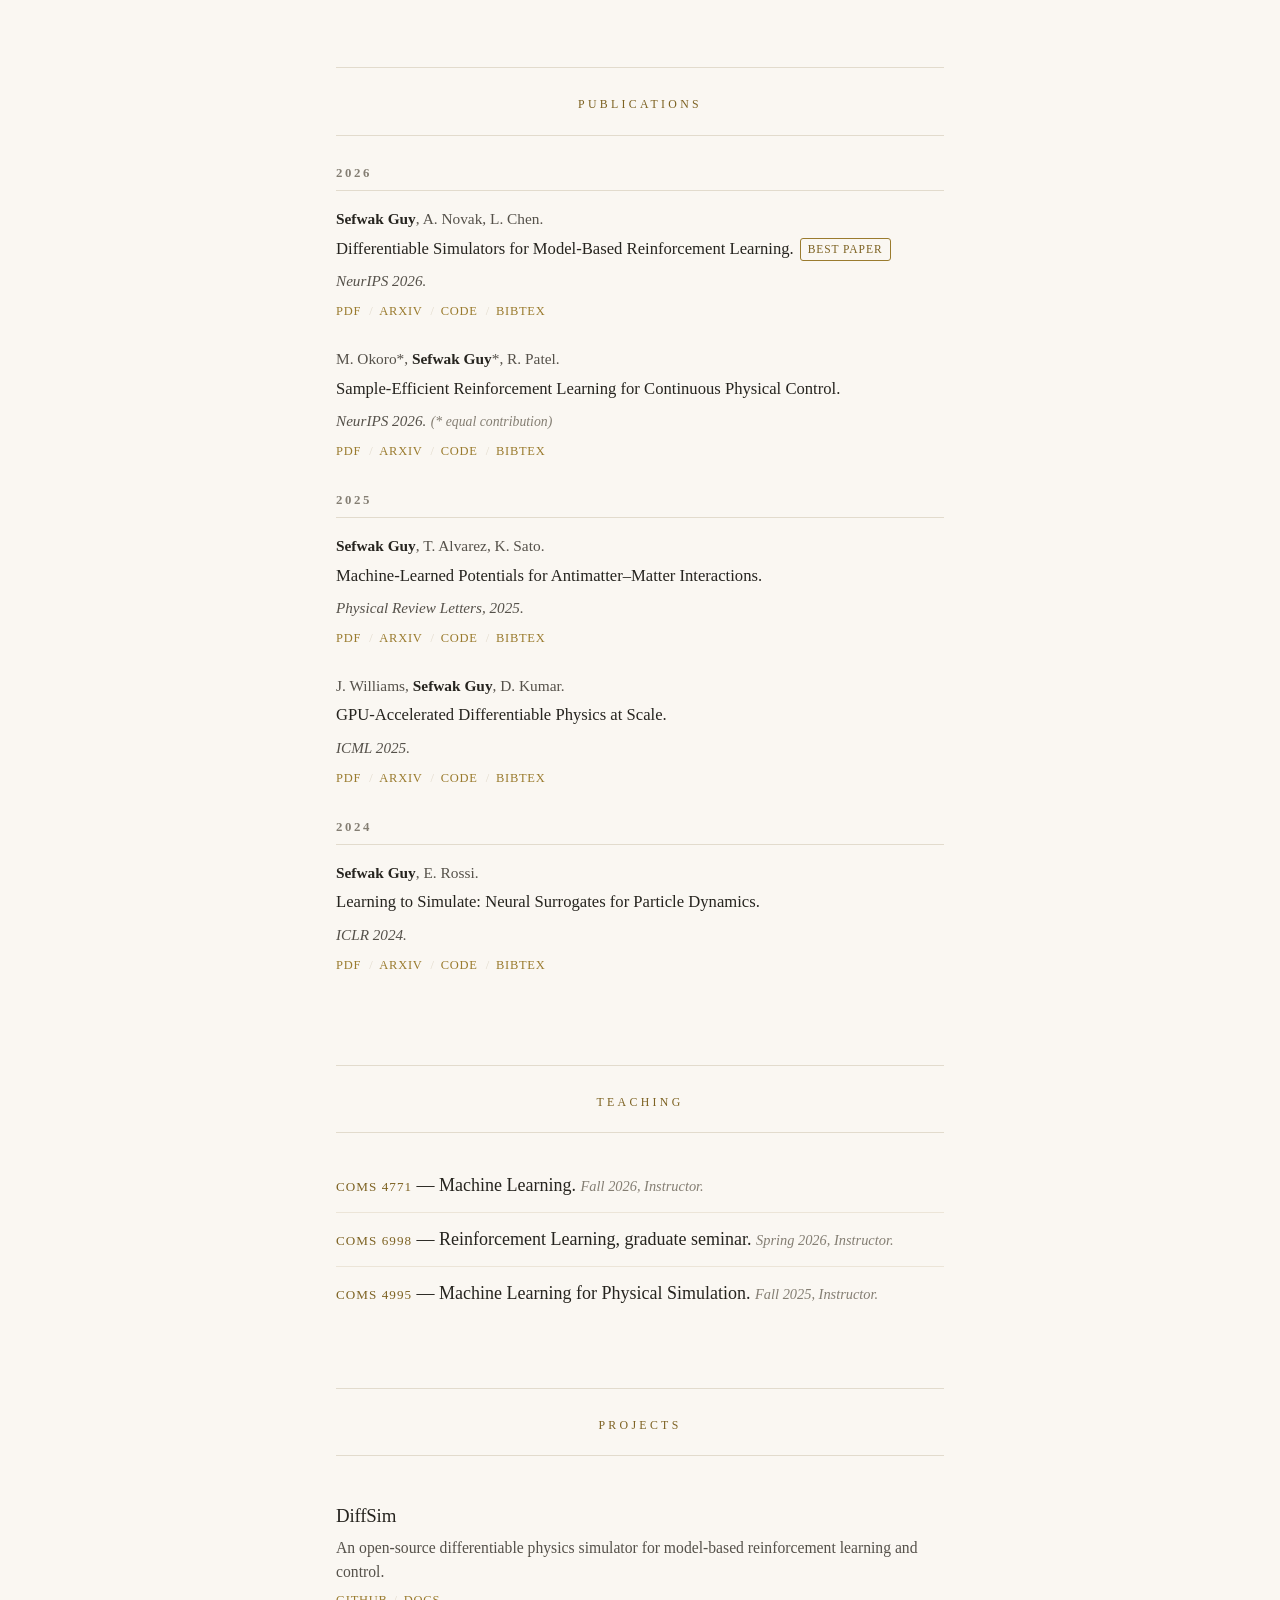
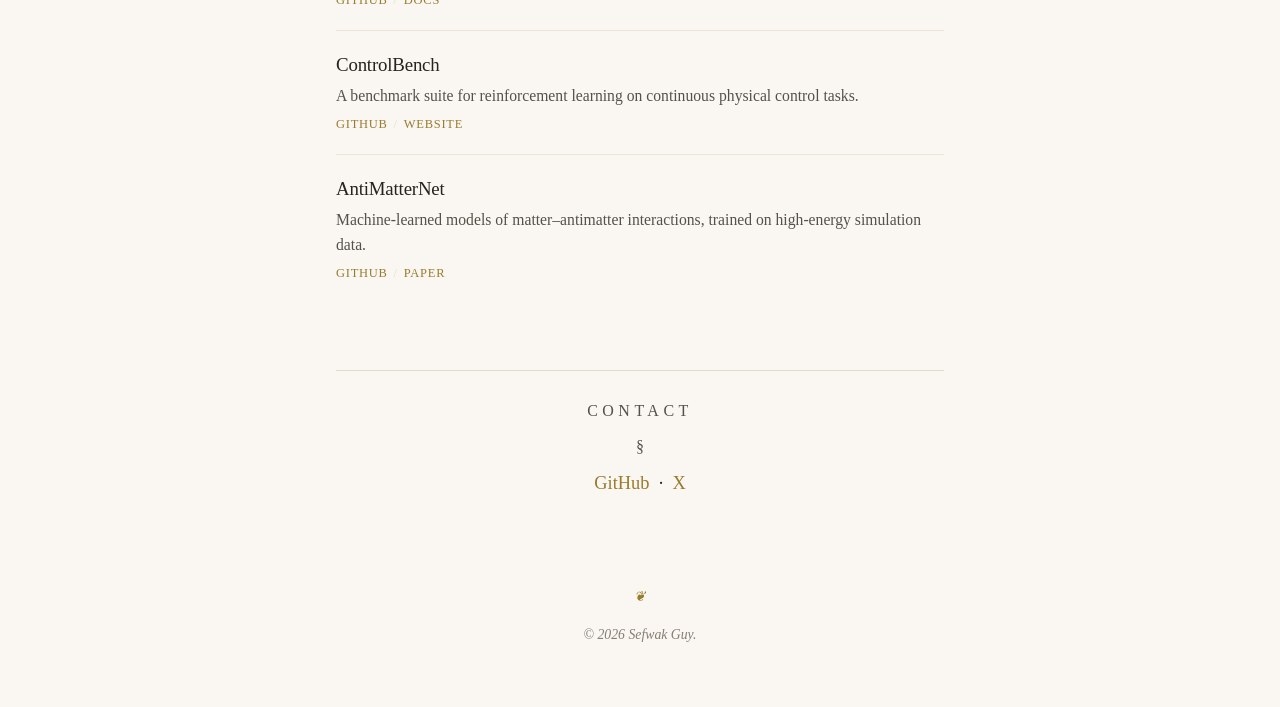
==== commit d72d1f96: "Update research focus and simplify links Rewrite bio, tagline, interests, news, publications, teachi" ====
--- a/index.html
+++ b/index.html
@@ -4,11 +4,11 @@
 <meta charset="UTF-8">
 <meta name="viewport" content="width=device-width, initial-scale=1.0">
 <title>Sefwak Guy — Assistant Professor of Computer Science, Columbia University</title>
-<meta name="description" content="Sefwak Guy is an Assistant Professor of Computer Science at Columbia University working on trustworthy and verifiable machine learning.">
+<meta name="description" content="Sefwak Guy is an Assistant Professor of Computer Science at Columbia University working on machine learning for physics simulation, reinforcement learning, and antimatter.">
 <meta name="author" content="Sefwak Guy">
 <meta property="og:type" content="website">
 <meta property="og:title" content="Sefwak Guy — Assistant Professor of Computer Science">
-<meta property="og:description" content="Trustworthy and verifiable machine learning.">
+<meta property="og:description" content="Machine learning for physics simulation, reinforcement learning, and antimatter.">
 <meta property="og:image" content="assets/profile.jpg">
 <link rel="icon" type="image/svg+xml" href="assets/favicon.svg">
 <style>
@@ -320,14 +320,11 @@
     <h1 class="name">Sefwak&nbsp;Guy</h1>
     <p class="title">Assistant Professor of Computer Science</p>
     <p class="affil">Columbia University — New York, NY</p>
-    <p class="tagline"><span class="q">&ldquo;</span>Building machine learning systems you can verify and trust.<span class="q">&rdquo;</span></p>
+    <p class="tagline"><span class="q">&ldquo;</span>Machine learning for physics simulation, reinforcement learning, and antimatter.<span class="q">&rdquo;</span></p>
 
     <nav class="links" aria-label="Profile links">
-      <a href="cv.html">CV</a>
-      <a href="mailto:sefwak.guy@columbia.edu">Email</a>
-      <a href="#">Google Scholar</a>
-      <a href="#">GitHub</a>
-      <a href="#">X</a>
+      <a href="https://github.com/SekWaf/mywebsite" target="_blank" rel="noopener">GitHub</a>
+      <a href="https://x.com/SekWaf_Guy" target="_blank" rel="noopener">X</a>
     </nav>
   </header>
 
@@ -336,16 +333,16 @@
     <section id="about" class="about" aria-labelledby="about-label">
       <p class="label" id="about-label">About</p>
       <p class="flourish">&sect;</p>
-      <p>I am an Assistant Professor in the Department of Computer Science at Columbia University, where I lead the <em>Verifiable Learning Group</em>. My research lives at the intersection of machine learning, security, and cryptography — building AI systems whose behaviour can be <em>independently verified</em> rather than merely trusted.</p>
-      <p>Before joining Columbia in 2025, I completed my PhD at UC Berkeley and a postdoc at MIT CSAIL. My work has been recognized with an NSF CAREER Award and a Best Paper Award at NeurIPS. I care deeply about broadening participation in computing, and I mentor students from underrepresented groups.</p>
+      <p>I am an Assistant Professor in the Department of Computer Science at Columbia University, where I lead the <em>Physical Intelligence Lab</em>. My research develops machine learning for physical simulation and reinforcement learning — building differentiable simulators and agents that learn to model, predict, and control complex physical systems.</p>
+      <p>I am also drawn to the physics of <em>antimatter</em>, where I develop machine-learned models of matter&ndash;antimatter interactions. Before joining Columbia in 2025, I completed my PhD at UC Berkeley and a postdoc at MIT CSAIL. My work has been recognized with an NSF CAREER Award and a Best Paper Award at NeurIPS.</p>
       <p class="recruit">I am recruiting PhD students for Fall 2027.</p>
 
       <ul class="tags" aria-label="Research interests">
-        <li>Verifiable Machine Learning</li>
-        <li>Trustworthy AI</li>
-        <li>Zero-Knowledge Proofs</li>
-        <li>Robustness &amp; Safety</li>
-        <li>Decentralized Systems</li>
+        <li>Physics Simulation</li>
+        <li>Reinforcement Learning</li>
+        <li>Machine Learning</li>
+        <li>Differentiable Simulation</li>
+        <li>Antimatter</li>
       </ul>
     </section>
 
@@ -354,10 +351,10 @@
       <p class="label" id="news-label">News</p>
       <hr class="rule">
       <ul class="news">
-        <li><span class="date">Jul 2026</span><span class="item">Two papers accepted to NeurIPS 2026 on verifiable inference and certified robustness.</span></li>
+        <li><span class="date">Jul 2026</span><span class="item">Two papers accepted to NeurIPS 2026 on differentiable simulation and reinforcement learning.</span></li>
         <li><span class="date">May 2026</span><span class="item">Received the NSF CAREER Award.</span></li>
-        <li><span class="date">Mar 2026</span><span class="item">Invited talk at the Simons Institute workshop on Trustworthy ML.</span></li>
-        <li><span class="date">Jan 2026</span><span class="item">New preprint: <em>Succinct Proofs for Neural Network Inference</em>.</span></li>
+        <li><span class="date">Mar 2026</span><span class="item">Invited talk at the Machine Learning for Physical Sciences workshop.</span></li>
+        <li><span class="date">Jan 2026</span><span class="item">New preprint: <em>Machine-Learned Potentials for Antimatter&ndash;Matter Interactions</em>.</span></li>
         <li><span class="date">Sep 2025</span><span class="item">Started as Assistant Professor at Columbia University.</span></li>
       </ul>
     </section>
@@ -371,14 +368,14 @@
 
       <div class="pub">
         <span class="authors"><b>Sefwak Guy</b>, A. Novak, L. Chen.</span>
-        <span class="ptitle">Succinct Proofs for Neural Network Inference.<span class="award">Best Paper</span></span>
+        <span class="ptitle">Differentiable Simulators for Model-Based Reinforcement Learning.<span class="award">Best Paper</span></span>
         <span class="venue">NeurIPS 2026.</span>
         <div class="plinks"><a href="#">PDF</a><span class="sep">/</span><a href="#">arXiv</a><span class="sep">/</span><a href="#">Code</a><span class="sep">/</span><a href="#">BibTeX</a></div>
       </div>
 
       <div class="pub">
         <span class="authors">M. Okoro*, <b>Sefwak Guy</b>*, R. Patel.</span>
-        <span class="ptitle">Certified Robustness Without Sacrificing Accuracy.</span>
+        <span class="ptitle">Sample-Efficient Reinforcement Learning for Continuous Physical Control.</span>
         <span class="venue">NeurIPS 2026.</span> <span class="note">(* equal contribution)</span>
         <div class="plinks"><a href="#">PDF</a><span class="sep">/</span><a href="#">arXiv</a><span class="sep">/</span><a href="#">Code</a><span class="sep">/</span><a href="#">BibTeX</a></div>
       </div>
@@ -387,14 +384,14 @@
 
       <div class="pub">
         <span class="authors"><b>Sefwak Guy</b>, T. Alvarez, K. Sato.</span>
-        <span class="ptitle">zkML: Verifiable Machine Learning at Scale.</span>
-        <span class="venue">IEEE S&amp;P 2025.</span>
+        <span class="ptitle">Machine-Learned Potentials for Antimatter&ndash;Matter Interactions.</span>
+        <span class="venue">Physical Review Letters, 2025.</span>
         <div class="plinks"><a href="#">PDF</a><span class="sep">/</span><a href="#">arXiv</a><span class="sep">/</span><a href="#">Code</a><span class="sep">/</span><a href="#">BibTeX</a></div>
       </div>
 
       <div class="pub">
         <span class="authors">J. Williams, <b>Sefwak Guy</b>, D. Kumar.</span>
-        <span class="ptitle">Auditing Foundation Models with Interactive Proofs.</span>
+        <span class="ptitle">GPU-Accelerated Differentiable Physics at Scale.</span>
         <span class="venue">ICML 2025.</span>
         <div class="plinks"><a href="#">PDF</a><span class="sep">/</span><a href="#">arXiv</a><span class="sep">/</span><a href="#">Code</a><span class="sep">/</span><a href="#">BibTeX</a></div>
       </div>
@@ -403,8 +400,8 @@
 
       <div class="pub">
         <span class="authors"><b>Sefwak Guy</b>, E. Rossi.</span>
-        <span class="ptitle">Trust but Verify: A Framework for Accountable AI Systems.</span>
-        <span class="venue">ACM CCS 2024.</span>
+        <span class="ptitle">Learning to Simulate: Neural Surrogates for Particle Dynamics.</span>
+        <span class="venue">ICLR 2024.</span>
         <div class="plinks"><a href="#">PDF</a><span class="sep">/</span><a href="#">arXiv</a><span class="sep">/</span><a href="#">Code</a><span class="sep">/</span><a href="#">BibTeX</a></div>
       </div>
     </section>
@@ -415,8 +412,8 @@
       <hr class="rule">
       <ul class="teach">
         <li><span class="code">COMS 4771</span> — <span class="cname">Machine Learning</span>. <span class="term">Fall 2026, Instructor.</span></li>
-        <li><span class="code">COMS 6998</span> — <span class="cname">Trustworthy &amp; Verifiable AI</span>, graduate seminar. <span class="term">Spring 2026, Instructor.</span></li>
-        <li><span class="code">COMS 3157</span> — <span class="cname">Advanced Programming</span>. <span class="term">Fall 2025, Instructor.</span></li>
+        <li><span class="code">COMS 6998</span> — <span class="cname">Reinforcement Learning</span>, graduate seminar. <span class="term">Spring 2026, Instructor.</span></li>
+        <li><span class="code">COMS 4995</span> — <span class="cname">Machine Learning for Physical Simulation</span>. <span class="term">Fall 2025, Instructor.</span></li>
       </ul>
     </section>
 
@@ -426,20 +423,20 @@
       <hr class="rule">
 
       <div class="project">
-        <h3>zkLearn</h3>
-        <p>An open-source library for zero-knowledge proofs of neural-network inference — verify a model output without revealing its weights.</p>
+        <h3>DiffSim</h3>
+        <p>An open-source differentiable physics simulator for model-based reinforcement learning and control.</p>
         <div class="plinks"><a href="#">GitHub</a><span class="sep">/</span><a href="#">Docs</a></div>
       </div>
 
       <div class="project">
-        <h3>RobustBench+</h3>
-        <p>A standardized benchmark and leaderboard for certified robustness, used by 40+ research groups.</p>
+        <h3>ControlBench</h3>
+        <p>A benchmark suite for reinforcement learning on continuous physical control tasks.</p>
         <div class="plinks"><a href="#">GitHub</a><span class="sep">/</span><a href="#">Website</a></div>
       </div>
 
       <div class="project">
-        <h3>VeriChain</h3>
-        <p>A framework for verifiable off-chain computation, powering decentralized AI oracles.</p>
+        <h3>AntiMatterNet</h3>
+        <p>Machine-learned models of matter&ndash;antimatter interactions, trained on high-energy simulation data.</p>
         <div class="plinks"><a href="#">GitHub</a><span class="sep">/</span><a href="#">Paper</a></div>
       </div>
     </section>
@@ -448,9 +445,7 @@
       <hr class="rule">
       <p class="label" id="contact-label">Contact</p>
       <p class="flourish">&sect;</p>
-      <p class="big"><a href="mailto:sefwak.guy@columbia.edu">sefwak.guy@columbia.edu</a></p>
-      <p class="addr">500 W 120th St, Mudd Building, Room 6LM10<br>New York, NY 10027</p>
-      <p><a href="#">Google Scholar</a> &nbsp;·&nbsp; <a href="#">GitHub @sefwakguy</a></p>
+      <p class="big"><a href="https://github.com/SekWaf/mywebsite" target="_blank" rel="noopener">GitHub</a> &nbsp;&middot;&nbsp; <a href="https://x.com/SekWaf_Guy" target="_blank" rel="noopener">X</a></p>
     </section>
 
   </main>
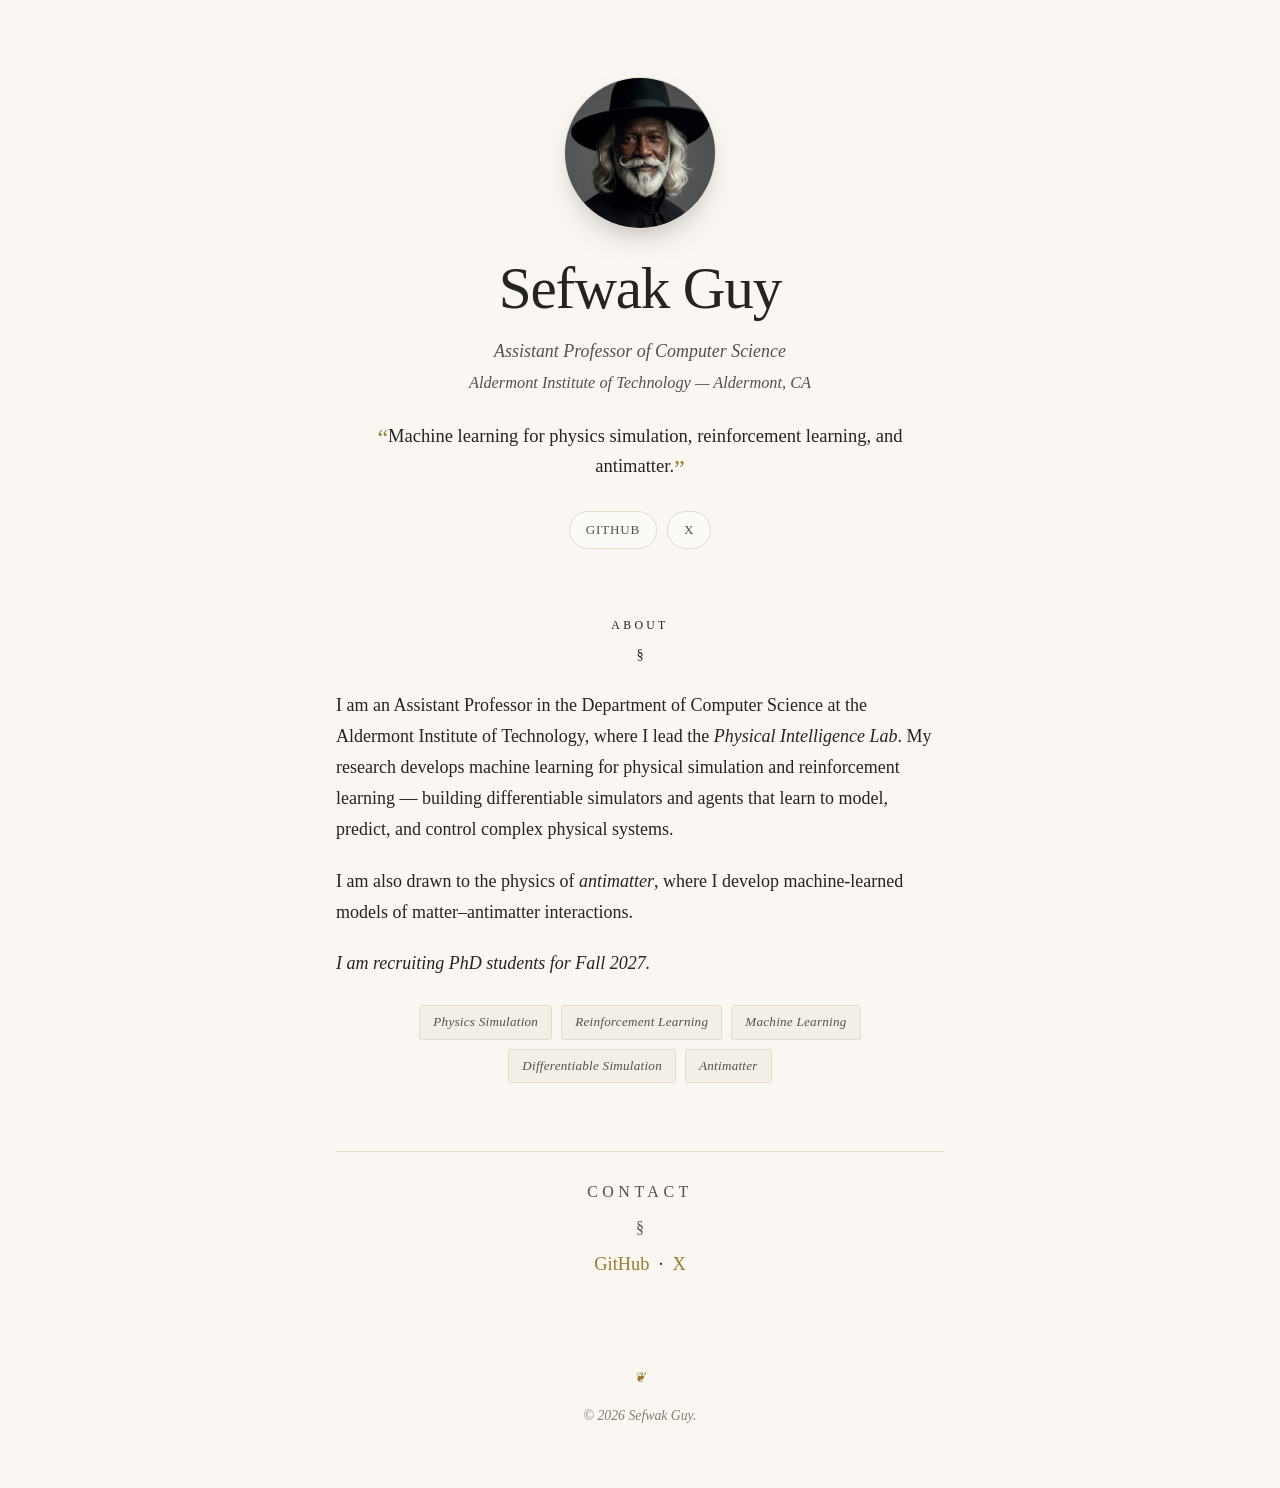
==== commit f0296377: "Remove verifiable content; use a fictional university Delete the News, Publications, Teaching, and P" ====
--- a/index.html
+++ b/index.html
@@ -3,8 +3,8 @@
 <head>
 <meta charset="UTF-8">
 <meta name="viewport" content="width=device-width, initial-scale=1.0">
-<title>Sefwak Guy — Assistant Professor of Computer Science, Columbia University</title>
-<meta name="description" content="Sefwak Guy is an Assistant Professor of Computer Science at Columbia University working on machine learning for physics simulation, reinforcement learning, and antimatter.">
+<title>Sefwak Guy — Assistant Professor of Computer Science, Aldermont Institute of Technology</title>
+<meta name="description" content="Sefwak Guy is an Assistant Professor of Computer Science at the Aldermont Institute of Technology, working on machine learning for physics simulation, reinforcement learning, and antimatter.">
 <meta name="author" content="Sefwak Guy">
 <meta property="og:type" content="website">
 <meta property="og:title" content="Sefwak Guy — Assistant Professor of Computer Science">
@@ -184,103 +184,6 @@
     font-style:italic;
   }
 
-  /* ---------- news ---------- */
-  .news{list-style:none;margin:0;padding:0;}
-  .news li{
-    display:grid;
-    grid-template-columns:112px 1fr;
-    gap:6px 20px;
-    padding:12px 0;
-    border-bottom:1px solid var(--rule-soft);
-    align-items:baseline;
-  }
-  .news li:last-child{border-bottom:0;}
-  .news .date{
-    font-size:.78rem;
-    letter-spacing:.1em;
-    text-transform:uppercase;
-    color:var(--gold-deep);
-    white-space:nowrap;
-  }
-  .news .item{color:var(--ink);font-size:.98rem;line-height:1.5;}
-
-  /* ---------- publications ---------- */
-  .year{
-    font-size:.8rem;
-    letter-spacing:.2em;
-    color:var(--ink-faint);
-    text-transform:uppercase;
-    margin:26px 0 12px;
-    padding-bottom:6px;
-    border-bottom:1px solid var(--rule);
-  }
-  .pub{margin:0 0 20px;}
-  .pub .authors{color:var(--ink-soft);font-size:.96rem;}
-  .pub .authors b{color:var(--ink);font-weight:700;}
-  .pub .ptitle{
-    display:block;
-    color:var(--ink);
-    font-size:1.04rem;
-    margin:1px 0 2px;
-  }
-  .pub .venue{color:var(--ink-soft);font-style:italic;font-size:.95rem;}
-  .pub .award{
-    display:inline-block;
-    margin-left:6px;
-    font-style:normal;
-    font-size:.72rem;
-    letter-spacing:.08em;
-    text-transform:uppercase;
-    color:var(--gold-deep);
-    border:1px solid var(--gold);
-    border-radius:3px;
-    padding:1px 7px;
-    vertical-align:1px;
-  }
-  .pub .note{color:var(--ink-faint);font-style:italic;font-size:.86rem;}
-  .pub .plinks{
-    margin-top:5px;
-    font-size:.78rem;
-    letter-spacing:.06em;
-    text-transform:uppercase;
-    color:var(--ink-faint);
-  }
-  .pub .plinks a{margin-right:2px;}
-  .pub .plinks .sep{color:var(--rule);margin:0 6px;}
-
-  /* ---------- teaching ---------- */
-  .teach{list-style:none;margin:0;padding:0;}
-  .teach li{
-    padding:11px 0;
-    border-bottom:1px solid var(--rule-soft);
-  }
-  .teach li:last-child{border-bottom:0;}
-  .teach .code{color:var(--gold-deep);font-size:.82rem;letter-spacing:.08em;}
-  .teach .cname{color:var(--ink);}
-  .teach .term{color:var(--ink-faint);font-style:italic;font-size:.9rem;}
-
-  /* ---------- projects ---------- */
-  .project{
-    padding:18px 0;
-    border-bottom:1px solid var(--rule-soft);
-  }
-  .project:last-child{border-bottom:0;}
-  .project h3{
-    margin:0 0 3px;
-    font-weight:400;
-    font-size:1.18rem;
-    color:var(--ink);
-    letter-spacing:-.01em;
-  }
-  .project p{margin:0 0 6px;color:var(--ink-soft);font-size:.98rem;line-height:1.55;}
-  .project .plinks{
-    font-size:.78rem;
-    letter-spacing:.06em;
-    text-transform:uppercase;
-    color:var(--ink-faint);
-  }
-  .project .plinks .sep{color:var(--rule);margin:0 6px;}
-
   /* ---------- contact ---------- */
   .contact{text-align:center;}
   .contact p{color:var(--ink-soft);margin:0 0 .5em;font-size:1rem;}
@@ -288,7 +191,6 @@
     font-size:1.15rem;
     color:var(--ink);
   }
-  .contact .addr{font-style:italic;font-size:.96rem;line-height:1.5;}
 
   /* ---------- footer ---------- */
   footer{
@@ -305,8 +207,6 @@
     header.hero{padding:54px 0 4px;}
     .wrap{padding:0 20px;}
     nav.links a{padding:6px 13px;font-size:.78rem;}
-    .news li{grid-template-columns:1fr;gap:1px 0;}
-    .news .date{font-size:.72rem;}
   }
 </style>
 </head>
@@ -319,7 +219,7 @@
          alt="Studio portrait of Sefwak Guy, an older Black man wearing a black wide-brim hat, with long white wavy hair and a white handlebar moustache and beard, in dark clothing against a grey backdrop.">
     <h1 class="name">Sefwak&nbsp;Guy</h1>
     <p class="title">Assistant Professor of Computer Science</p>
-    <p class="affil">Columbia University — New York, NY</p>
+    <p class="affil">Aldermont Institute of Technology — Aldermont, CA</p>
     <p class="tagline"><span class="q">&ldquo;</span>Machine learning for physics simulation, reinforcement learning, and antimatter.<span class="q">&rdquo;</span></p>
 
     <nav class="links" aria-label="Profile links">
@@ -333,8 +233,8 @@
     <section id="about" class="about" aria-labelledby="about-label">
       <p class="label" id="about-label">About</p>
       <p class="flourish">&sect;</p>
-      <p>I am an Assistant Professor in the Department of Computer Science at Columbia University, where I lead the <em>Physical Intelligence Lab</em>. My research develops machine learning for physical simulation and reinforcement learning — building differentiable simulators and agents that learn to model, predict, and control complex physical systems.</p>
-      <p>I am also drawn to the physics of <em>antimatter</em>, where I develop machine-learned models of matter&ndash;antimatter interactions. Before joining Columbia in 2025, I completed my PhD at UC Berkeley and a postdoc at MIT CSAIL. My work has been recognized with an NSF CAREER Award and a Best Paper Award at NeurIPS.</p>
+      <p>I am an Assistant Professor in the Department of Computer Science at the Aldermont Institute of Technology, where I lead the <em>Physical Intelligence Lab</em>. My research develops machine learning for physical simulation and reinforcement learning — building differentiable simulators and agents that learn to model, predict, and control complex physical systems.</p>
+      <p>I am also drawn to the physics of <em>antimatter</em>, where I develop machine-learned models of matter&ndash;antimatter interactions.</p>
       <p class="recruit">I am recruiting PhD students for Fall 2027.</p>
 
       <ul class="tags" aria-label="Research interests">
@@ -346,101 +246,6 @@
       </ul>
     </section>
 
-    <section id="news" aria-labelledby="news-label">
-      <hr class="rule">
-      <p class="label" id="news-label">News</p>
-      <hr class="rule">
-      <ul class="news">
-        <li><span class="date">Jul 2026</span><span class="item">Two papers accepted to NeurIPS 2026 on differentiable simulation and reinforcement learning.</span></li>
-        <li><span class="date">May 2026</span><span class="item">Received the NSF CAREER Award.</span></li>
-        <li><span class="date">Mar 2026</span><span class="item">Invited talk at the Machine Learning for Physical Sciences workshop.</span></li>
-        <li><span class="date">Jan 2026</span><span class="item">New preprint: <em>Machine-Learned Potentials for Antimatter&ndash;Matter Interactions</em>.</span></li>
-        <li><span class="date">Sep 2025</span><span class="item">Started as Assistant Professor at Columbia University.</span></li>
-      </ul>
-    </section>
-
-    <section id="publications" aria-labelledby="pubs-label">
-      <hr class="rule">
-      <p class="label" id="pubs-label">Publications</p>
-      <hr class="rule">
-
-      <h2 class="year">2026</h2>
-
-      <div class="pub">
-        <span class="authors"><b>Sefwak Guy</b>, A. Novak, L. Chen.</span>
-        <span class="ptitle">Differentiable Simulators for Model-Based Reinforcement Learning.<span class="award">Best Paper</span></span>
-        <span class="venue">NeurIPS 2026.</span>
-        <div class="plinks"><a href="#">PDF</a><span class="sep">/</span><a href="#">arXiv</a><span class="sep">/</span><a href="#">Code</a><span class="sep">/</span><a href="#">BibTeX</a></div>
-      </div>
-
-      <div class="pub">
-        <span class="authors">M. Okoro*, <b>Sefwak Guy</b>*, R. Patel.</span>
-        <span class="ptitle">Sample-Efficient Reinforcement Learning for Continuous Physical Control.</span>
-        <span class="venue">NeurIPS 2026.</span> <span class="note">(* equal contribution)</span>
-        <div class="plinks"><a href="#">PDF</a><span class="sep">/</span><a href="#">arXiv</a><span class="sep">/</span><a href="#">Code</a><span class="sep">/</span><a href="#">BibTeX</a></div>
-      </div>
-
-      <h2 class="year">2025</h2>
-
-      <div class="pub">
-        <span class="authors"><b>Sefwak Guy</b>, T. Alvarez, K. Sato.</span>
-        <span class="ptitle">Machine-Learned Potentials for Antimatter&ndash;Matter Interactions.</span>
-        <span class="venue">Physical Review Letters, 2025.</span>
-        <div class="plinks"><a href="#">PDF</a><span class="sep">/</span><a href="#">arXiv</a><span class="sep">/</span><a href="#">Code</a><span class="sep">/</span><a href="#">BibTeX</a></div>
-      </div>
-
-      <div class="pub">
-        <span class="authors">J. Williams, <b>Sefwak Guy</b>, D. Kumar.</span>
-        <span class="ptitle">GPU-Accelerated Differentiable Physics at Scale.</span>
-        <span class="venue">ICML 2025.</span>
-        <div class="plinks"><a href="#">PDF</a><span class="sep">/</span><a href="#">arXiv</a><span class="sep">/</span><a href="#">Code</a><span class="sep">/</span><a href="#">BibTeX</a></div>
-      </div>
-
-      <h2 class="year">2024</h2>
-
-      <div class="pub">
-        <span class="authors"><b>Sefwak Guy</b>, E. Rossi.</span>
-        <span class="ptitle">Learning to Simulate: Neural Surrogates for Particle Dynamics.</span>
-        <span class="venue">ICLR 2024.</span>
-        <div class="plinks"><a href="#">PDF</a><span class="sep">/</span><a href="#">arXiv</a><span class="sep">/</span><a href="#">Code</a><span class="sep">/</span><a href="#">BibTeX</a></div>
-      </div>
-    </section>
-
-    <section id="teaching" aria-labelledby="teach-label">
-      <hr class="rule">
-      <p class="label" id="teach-label">Teaching</p>
-      <hr class="rule">
-      <ul class="teach">
-        <li><span class="code">COMS 4771</span> — <span class="cname">Machine Learning</span>. <span class="term">Fall 2026, Instructor.</span></li>
-        <li><span class="code">COMS 6998</span> — <span class="cname">Reinforcement Learning</span>, graduate seminar. <span class="term">Spring 2026, Instructor.</span></li>
-        <li><span class="code">COMS 4995</span> — <span class="cname">Machine Learning for Physical Simulation</span>. <span class="term">Fall 2025, Instructor.</span></li>
-      </ul>
-    </section>
-
-    <section id="projects" aria-labelledby="proj-label">
-      <hr class="rule">
-      <p class="label" id="proj-label">Projects</p>
-      <hr class="rule">
-
-      <div class="project">
-        <h3>DiffSim</h3>
-        <p>An open-source differentiable physics simulator for model-based reinforcement learning and control.</p>
-        <div class="plinks"><a href="#">GitHub</a><span class="sep">/</span><a href="#">Docs</a></div>
-      </div>
-
-      <div class="project">
-        <h3>ControlBench</h3>
-        <p>A benchmark suite for reinforcement learning on continuous physical control tasks.</p>
-        <div class="plinks"><a href="#">GitHub</a><span class="sep">/</span><a href="#">Website</a></div>
-      </div>
-
-      <div class="project">
-        <h3>AntiMatterNet</h3>
-        <p>Machine-learned models of matter&ndash;antimatter interactions, trained on high-energy simulation data.</p>
-        <div class="plinks"><a href="#">GitHub</a><span class="sep">/</span><a href="#">Paper</a></div>
-      </div>
-    </section>
-
     <section id="contact" class="contact" aria-labelledby="contact-label">
       <hr class="rule">
       <p class="label" id="contact-label">Contact</p>
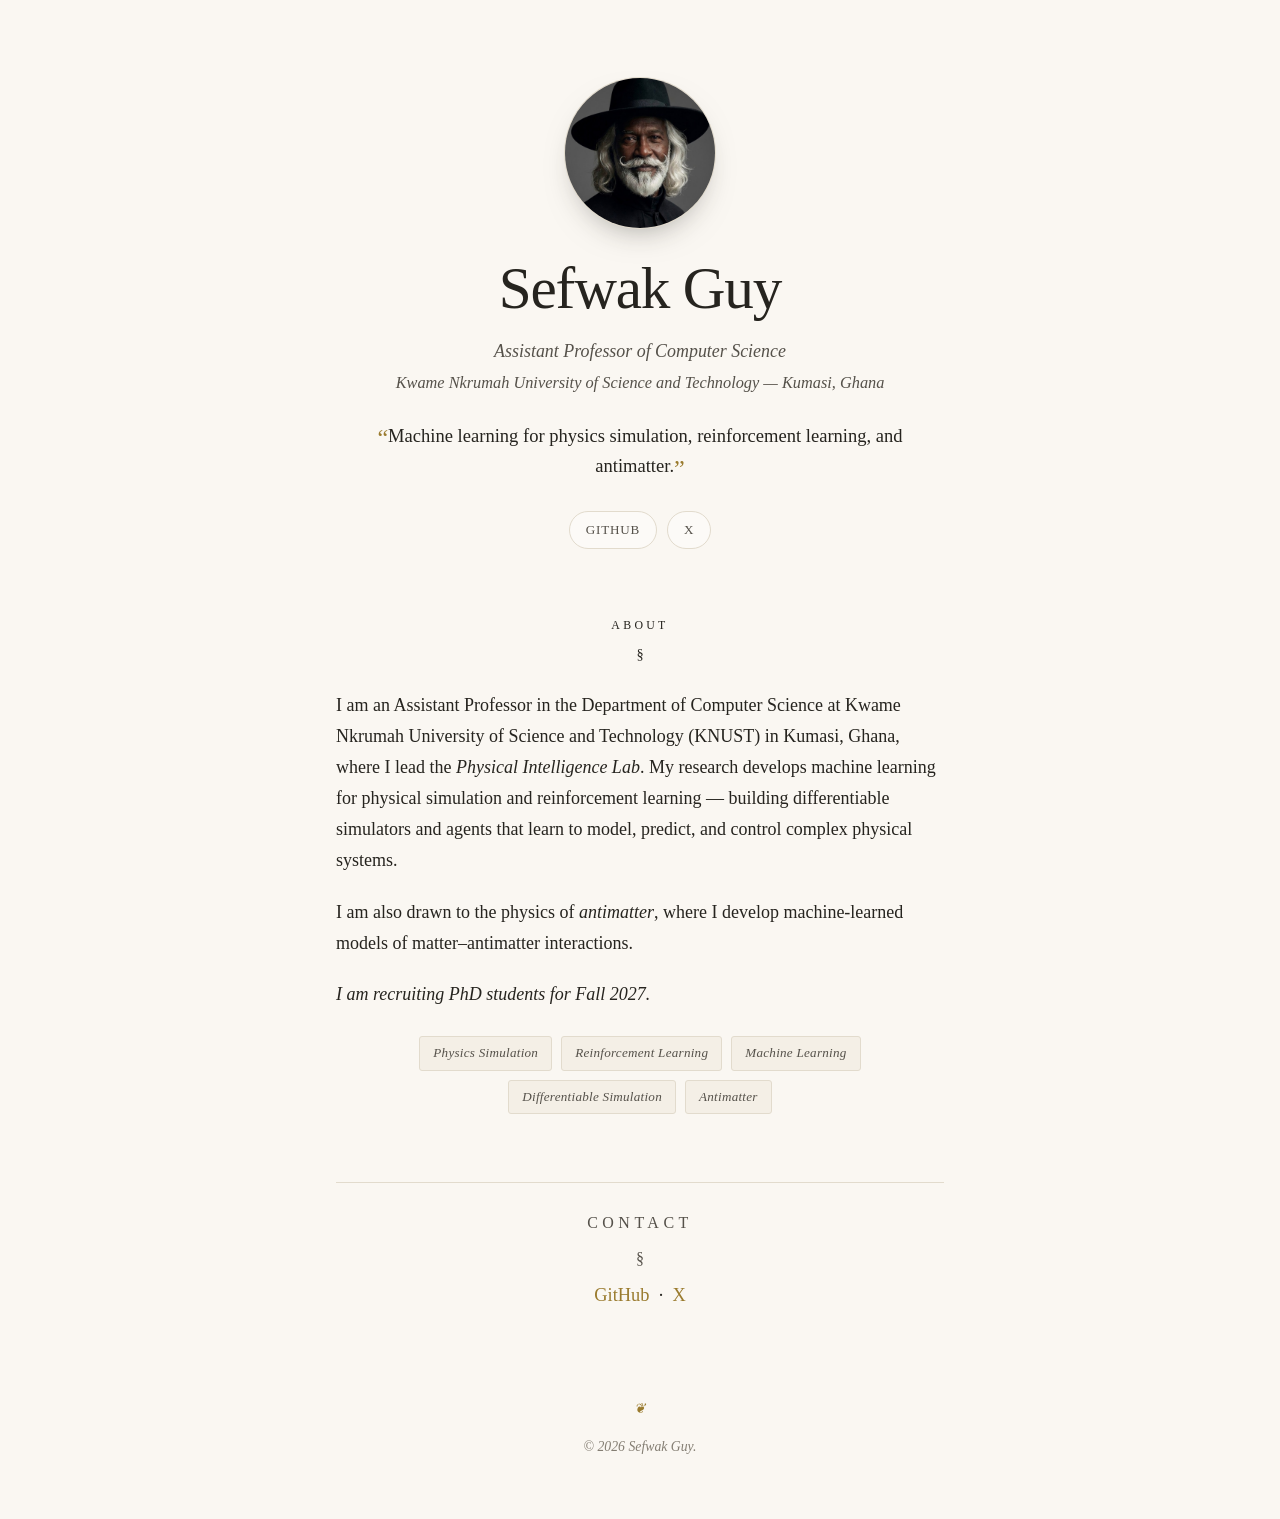
==== commit 240a2979: "Use a real (but low-profile) African university affiliation Change the affiliation from the fictiona" ====
--- a/index.html
+++ b/index.html
@@ -3,8 +3,8 @@
 <head>
 <meta charset="UTF-8">
 <meta name="viewport" content="width=device-width, initial-scale=1.0">
-<title>Sefwak Guy — Assistant Professor of Computer Science, Aldermont Institute of Technology</title>
-<meta name="description" content="Sefwak Guy is an Assistant Professor of Computer Science at the Aldermont Institute of Technology, working on machine learning for physics simulation, reinforcement learning, and antimatter.">
+<title>Sefwak Guy — Assistant Professor of Computer Science, Kwame Nkrumah University of Science and Technology</title>
+<meta name="description" content="Sefwak Guy is an Assistant Professor of Computer Science at Kwame Nkrumah University of Science and Technology (KNUST), working on machine learning for physics simulation, reinforcement learning, and antimatter.">
 <meta name="author" content="Sefwak Guy">
 <meta property="og:type" content="website">
 <meta property="og:title" content="Sefwak Guy — Assistant Professor of Computer Science">
@@ -219,7 +219,7 @@
          alt="Studio portrait of Sefwak Guy, an older Black man wearing a black wide-brim hat, with long white wavy hair and a white handlebar moustache and beard, in dark clothing against a grey backdrop.">
     <h1 class="name">Sefwak&nbsp;Guy</h1>
     <p class="title">Assistant Professor of Computer Science</p>
-    <p class="affil">Aldermont Institute of Technology — Aldermont, CA</p>
+    <p class="affil">Kwame Nkrumah University of Science and Technology — Kumasi, Ghana</p>
     <p class="tagline"><span class="q">&ldquo;</span>Machine learning for physics simulation, reinforcement learning, and antimatter.<span class="q">&rdquo;</span></p>
 
     <nav class="links" aria-label="Profile links">
@@ -233,7 +233,7 @@
     <section id="about" class="about" aria-labelledby="about-label">
       <p class="label" id="about-label">About</p>
       <p class="flourish">&sect;</p>
-      <p>I am an Assistant Professor in the Department of Computer Science at the Aldermont Institute of Technology, where I lead the <em>Physical Intelligence Lab</em>. My research develops machine learning for physical simulation and reinforcement learning — building differentiable simulators and agents that learn to model, predict, and control complex physical systems.</p>
+      <p>I am an Assistant Professor in the Department of Computer Science at Kwame Nkrumah University of Science and Technology (KNUST) in Kumasi, Ghana, where I lead the <em>Physical Intelligence Lab</em>. My research develops machine learning for physical simulation and reinforcement learning — building differentiable simulators and agents that learn to model, predict, and control complex physical systems.</p>
       <p>I am also drawn to the physics of <em>antimatter</em>, where I develop machine-learned models of matter&ndash;antimatter interactions.</p>
       <p class="recruit">I am recruiting PhD students for Fall 2027.</p>
 
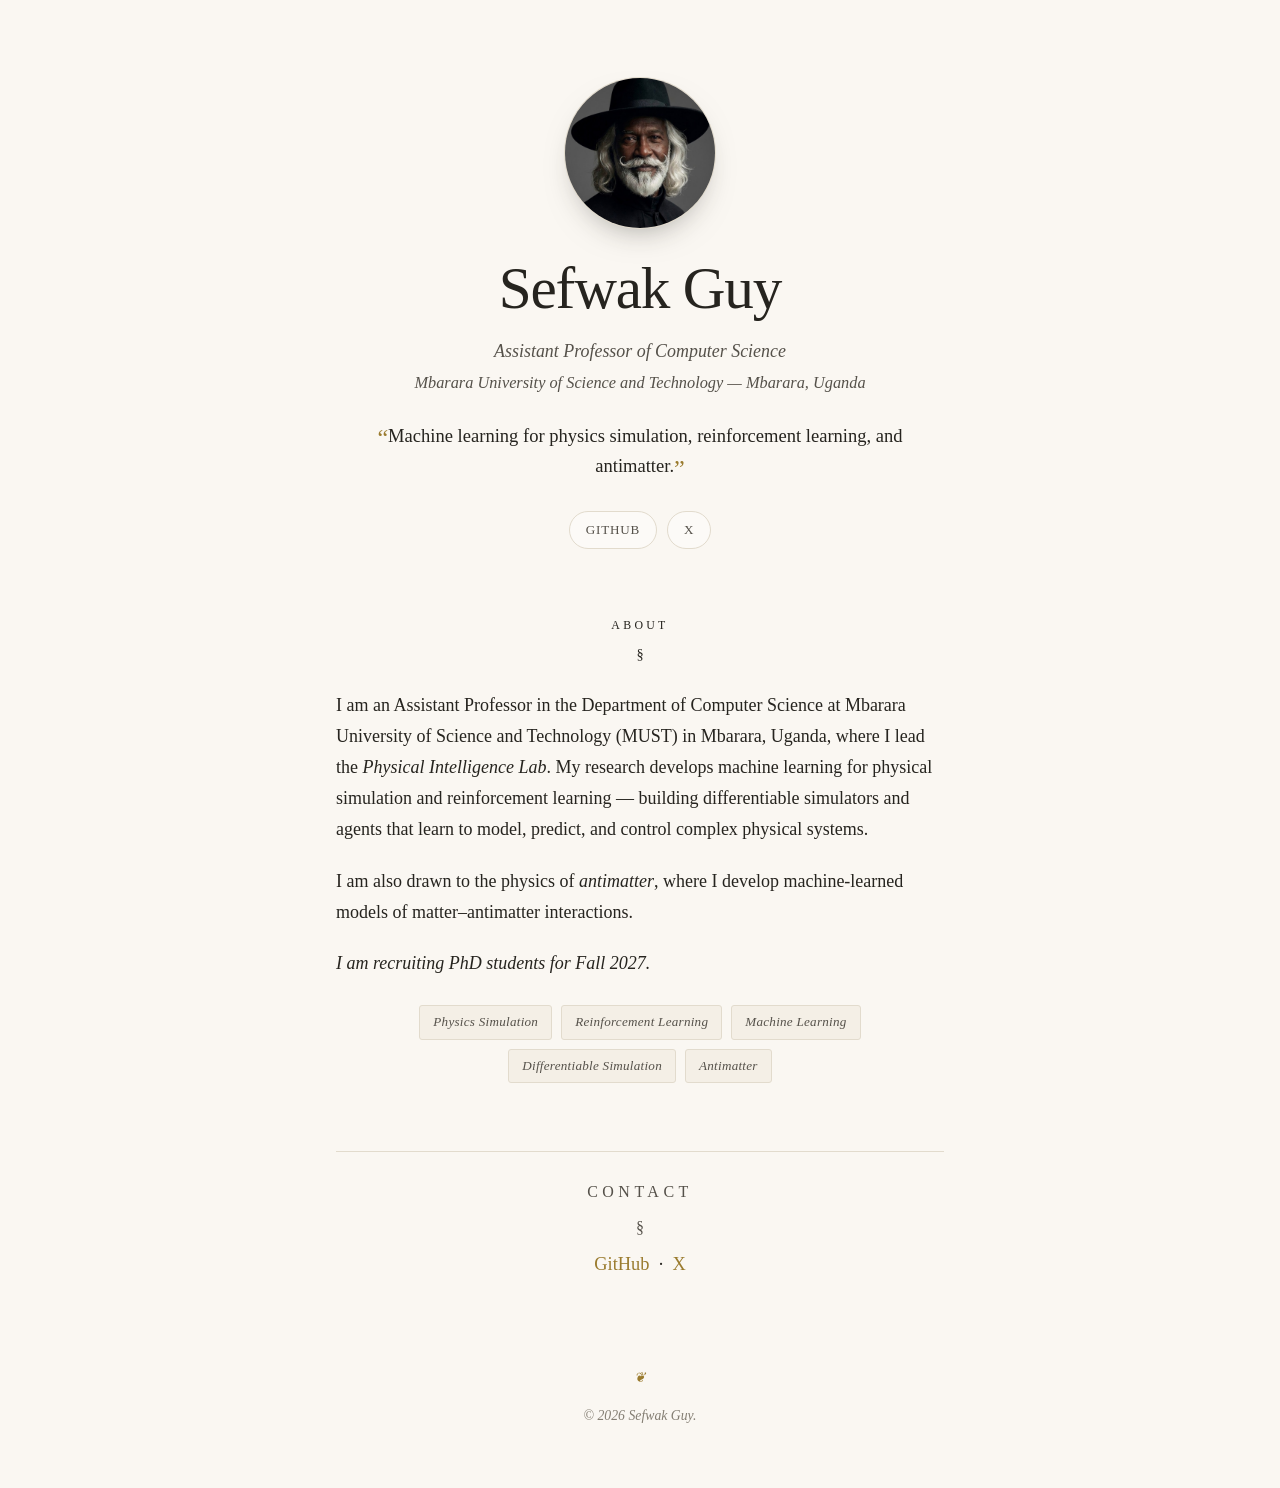
==== commit 3d4f8a58: "Switch affiliation to Mbarara University of Science and Technology Change the affiliation from KNUST" ====
--- a/index.html
+++ b/index.html
@@ -3,8 +3,8 @@
 <head>
 <meta charset="UTF-8">
 <meta name="viewport" content="width=device-width, initial-scale=1.0">
-<title>Sefwak Guy — Assistant Professor of Computer Science, Kwame Nkrumah University of Science and Technology</title>
-<meta name="description" content="Sefwak Guy is an Assistant Professor of Computer Science at Kwame Nkrumah University of Science and Technology (KNUST), working on machine learning for physics simulation, reinforcement learning, and antimatter.">
+<title>Sefwak Guy — Assistant Professor of Computer Science, Mbarara University of Science and Technology</title>
+<meta name="description" content="Sefwak Guy is an Assistant Professor of Computer Science at Mbarara University of Science and Technology (MUST), working on machine learning for physics simulation, reinforcement learning, and antimatter.">
 <meta name="author" content="Sefwak Guy">
 <meta property="og:type" content="website">
 <meta property="og:title" content="Sefwak Guy — Assistant Professor of Computer Science">
@@ -219,7 +219,7 @@
          alt="Studio portrait of Sefwak Guy, an older Black man wearing a black wide-brim hat, with long white wavy hair and a white handlebar moustache and beard, in dark clothing against a grey backdrop.">
     <h1 class="name">Sefwak&nbsp;Guy</h1>
     <p class="title">Assistant Professor of Computer Science</p>
-    <p class="affil">Kwame Nkrumah University of Science and Technology — Kumasi, Ghana</p>
+    <p class="affil">Mbarara University of Science and Technology — Mbarara, Uganda</p>
     <p class="tagline"><span class="q">&ldquo;</span>Machine learning for physics simulation, reinforcement learning, and antimatter.<span class="q">&rdquo;</span></p>
 
     <nav class="links" aria-label="Profile links">
@@ -233,7 +233,7 @@
     <section id="about" class="about" aria-labelledby="about-label">
       <p class="label" id="about-label">About</p>
       <p class="flourish">&sect;</p>
-      <p>I am an Assistant Professor in the Department of Computer Science at Kwame Nkrumah University of Science and Technology (KNUST) in Kumasi, Ghana, where I lead the <em>Physical Intelligence Lab</em>. My research develops machine learning for physical simulation and reinforcement learning — building differentiable simulators and agents that learn to model, predict, and control complex physical systems.</p>
+      <p>I am an Assistant Professor in the Department of Computer Science at Mbarara University of Science and Technology (MUST) in Mbarara, Uganda, where I lead the <em>Physical Intelligence Lab</em>. My research develops machine learning for physical simulation and reinforcement learning — building differentiable simulators and agents that learn to model, predict, and control complex physical systems.</p>
       <p>I am also drawn to the physics of <em>antimatter</em>, where I develop machine-learned models of matter&ndash;antimatter interactions.</p>
       <p class="recruit">I am recruiting PhD students for Fall 2027.</p>
 
